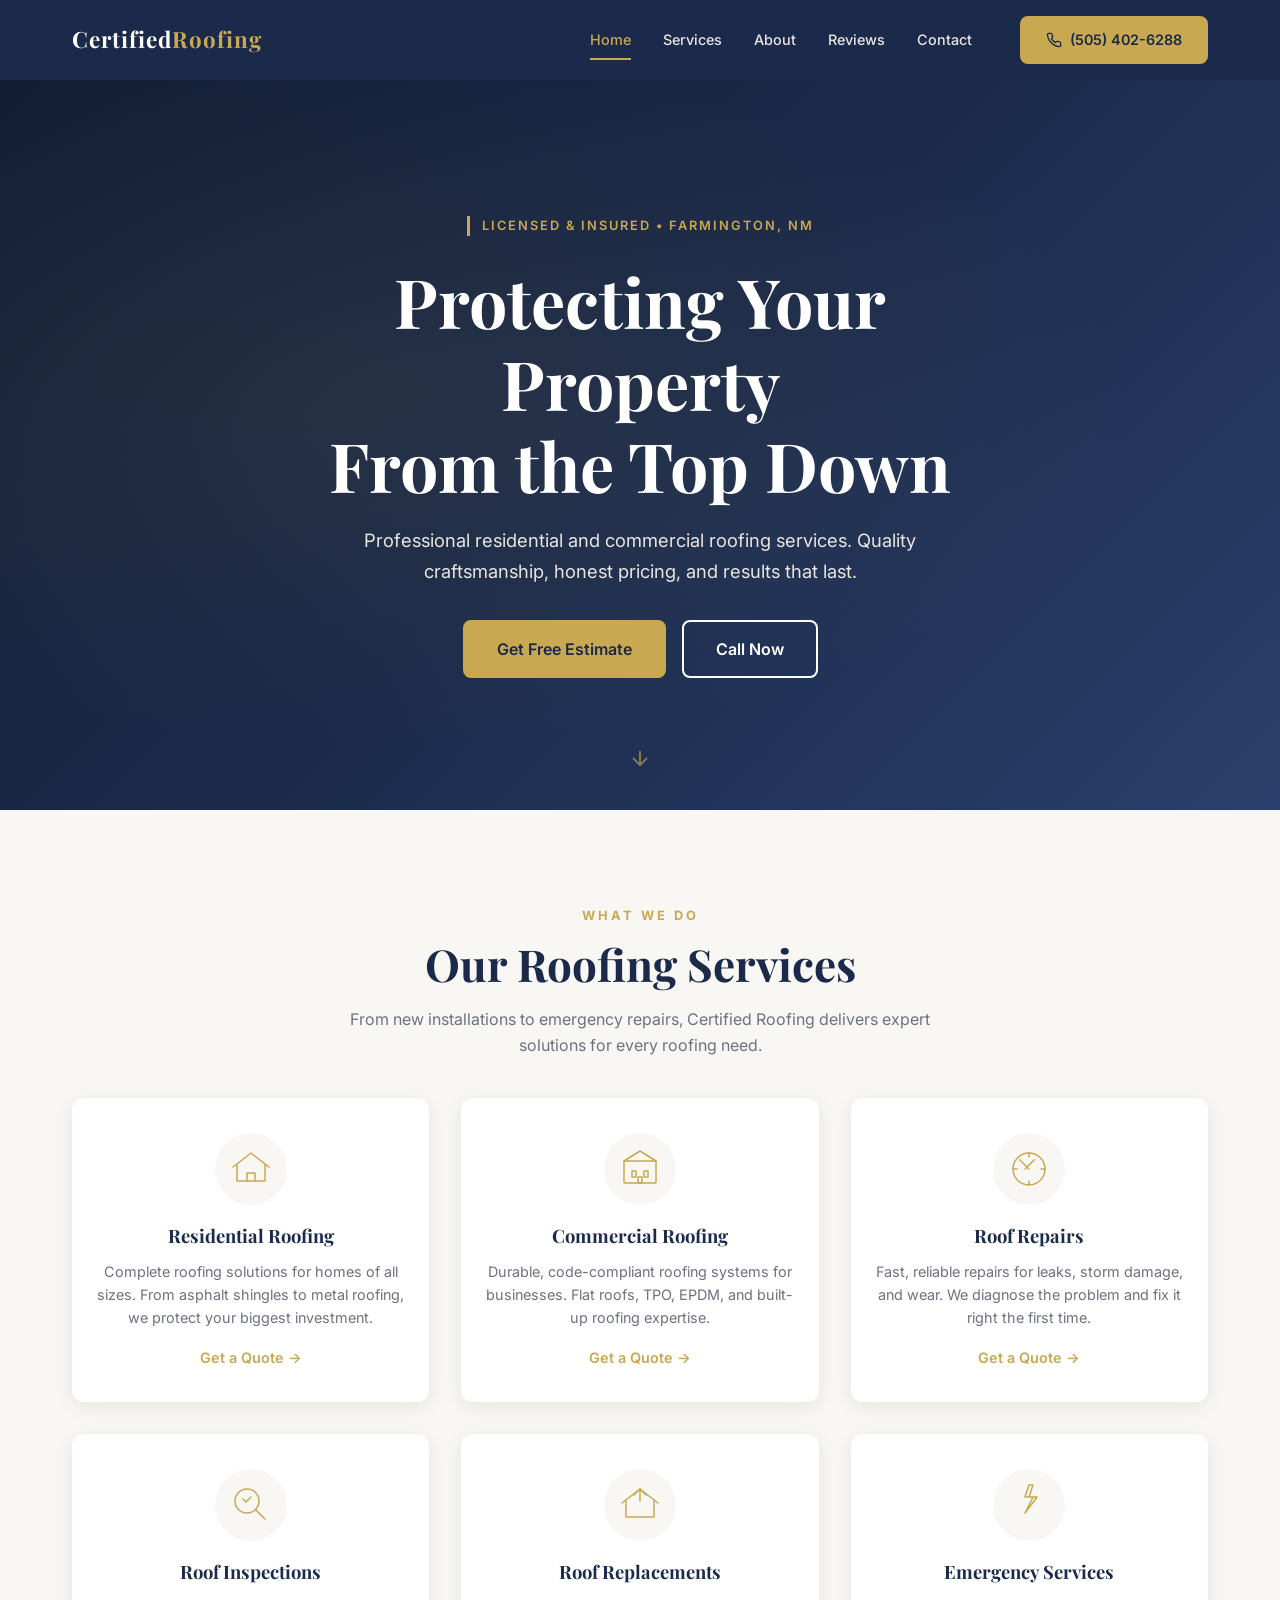
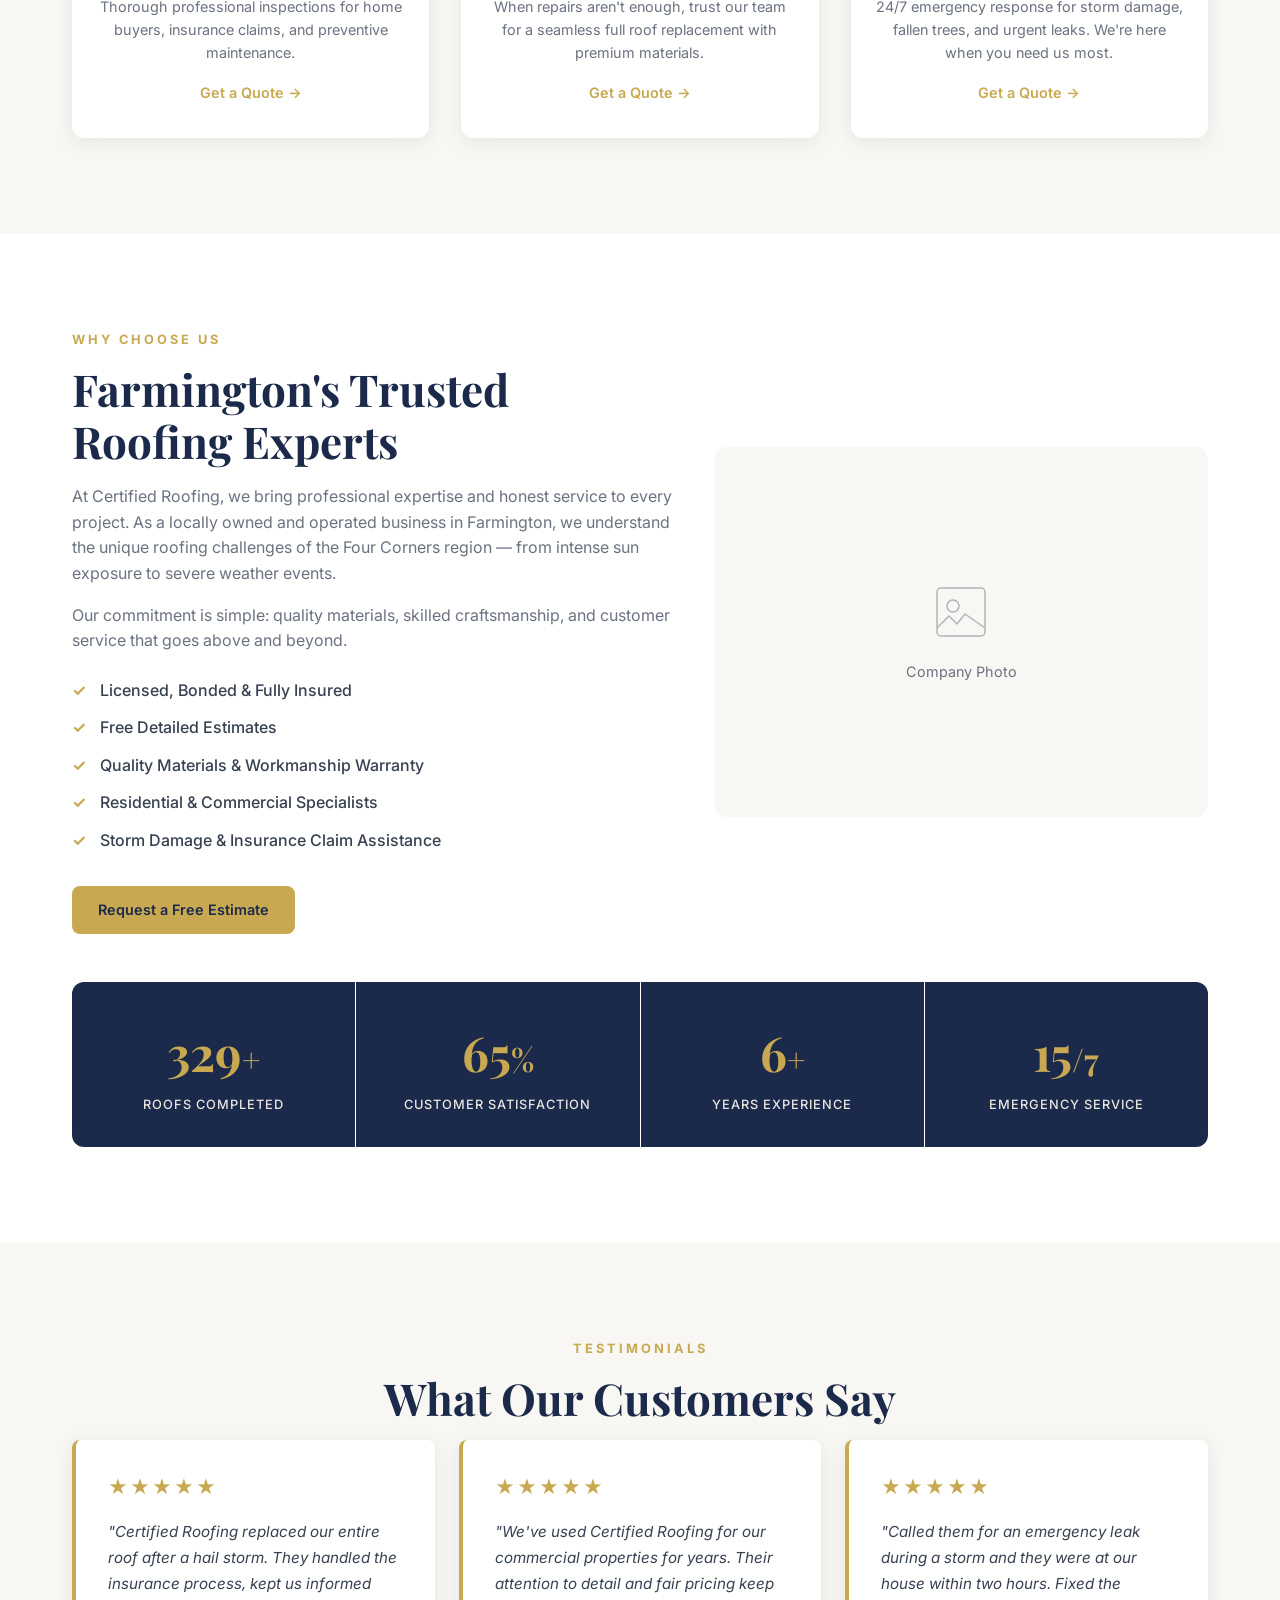
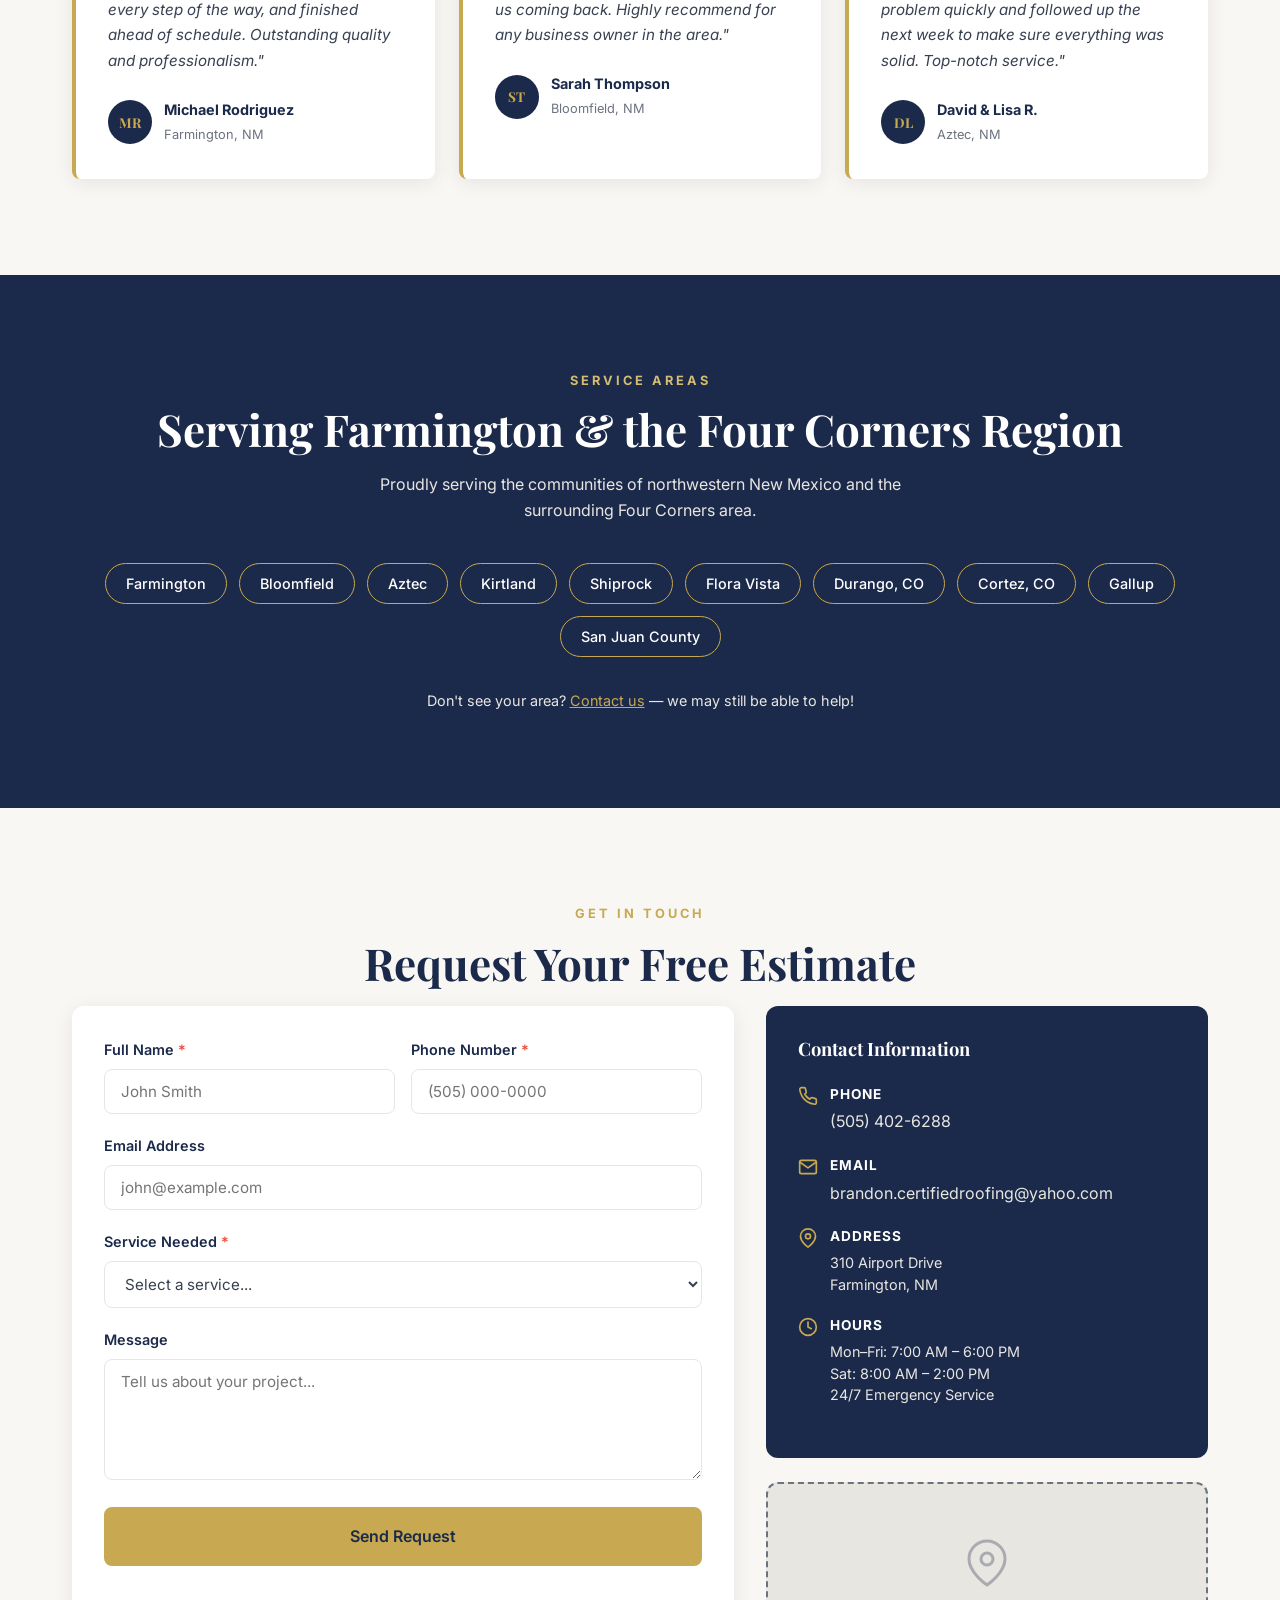
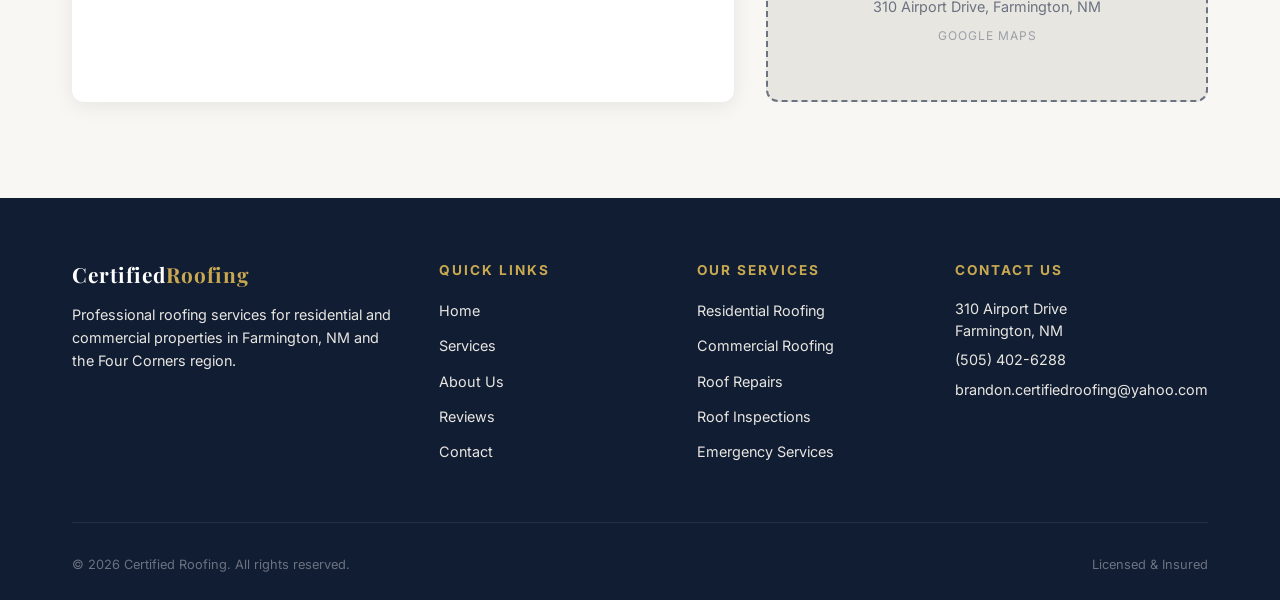
==== index.html @ dee188ce "feat: Create Certified Roofing website for Farmington, NM Single-page responsive website with navy +" ====
<!DOCTYPE html>
<html lang="en">
<head>
  <meta charset="UTF-8">
  <meta name="viewport" content="width=device-width, initial-scale=1.0">
  <title>Certified Roofing | Professional Roofing Services in Farmington, NM</title>
  <meta name="description" content="Certified Roofing provides expert residential and commercial roofing services in Farmington, NM. Free estimates, licensed & insured. Call (505) 402-6288.">
  <meta name="keywords" content="roofing, Farmington NM, roof repair, commercial roofing, residential roofing, roof replacement, roof inspection">
  <meta property="og:title" content="Certified Roofing | Farmington, NM">
  <meta property="og:description" content="Professional residential and commercial roofing services in Farmington, NM. Free estimates available.">
  <meta property="og:type" content="website">
  <link rel="preconnect" href="https://fonts.googleapis.com">
  <link rel="preconnect" href="https://fonts.gstatic.com" crossorigin>
  <link href="https://fonts.googleapis.com/css2?family=Playfair+Display:wght@400;700&family=Inter:wght@400;500;600;700&display=swap" rel="stylesheet">
  <link rel="stylesheet" href="styles.css">
</head>
<body>

  <!-- Navigation -->
  <header class="nav" id="nav">
    <div class="container nav__inner">
      <a class="nav__logo" href="#">Certified<span>Roofing</span></a>
      <button class="nav__hamburger" aria-label="Toggle navigation menu" aria-expanded="false">
        <span></span><span></span><span></span>
      </button>
      <nav class="nav__menu">
        <ul class="nav__list">
          <li><a href="#hero">Home</a></li>
          <li><a href="#services">Services</a></li>
          <li><a href="#about">About</a></li>
          <li><a href="#testimonials">Reviews</a></li>
          <li><a href="#contact">Contact</a></li>
        </ul>
        <a href="tel:5054026288" class="btn btn-primary nav__cta">
          <svg width="16" height="16" viewBox="0 0 24 24" fill="none" stroke="currentColor" stroke-width="2" stroke-linecap="round" stroke-linejoin="round"><path d="M22 16.92v3a2 2 0 0 1-2.18 2 19.79 19.79 0 0 1-8.63-3.07 19.5 19.5 0 0 1-6-6 19.79 19.79 0 0 1-3.07-8.67A2 2 0 0 1 4.11 2h3a2 2 0 0 1 2 1.72c.127.96.361 1.903.7 2.81a2 2 0 0 1-.45 2.11L8.09 9.91a16 16 0 0 0 6 6l1.27-1.27a2 2 0 0 1 2.11-.45c.907.339 1.85.573 2.81.7A2 2 0 0 1 22 16.92z"/></svg>
          (505) 402-6288
        </a>
      </nav>
    </div>
  </header>

  <main>
    <!-- Hero -->
    <section class="hero" id="hero">
      <div class="hero__overlay"></div>
      <div class="container hero__content">
        <span class="hero__badge">Licensed & Insured &bull; Farmington, NM</span>
        <h1>Protecting Your Property<br>From the Top Down</h1>
        <p>Professional residential and commercial roofing services. Quality craftsmanship, honest pricing, and results that last.</p>
        <div class="hero__actions">
          <a href="#contact" class="btn btn-primary btn-lg">Get Free Estimate</a>
          <a href="tel:5054026288" class="btn btn-outline btn-lg">Call Now</a>
        </div>
      </div>
      <div class="hero__scroll">
        <svg width="24" height="24" viewBox="0 0 24 24" fill="none" stroke="currentColor" stroke-width="2"><path d="M12 5v14M19 12l-7 7-7-7"/></svg>
      </div>
    </section>

    <!-- Services -->
    <section class="services section" id="services">
      <div class="container">
        <span class="section-subtitle">What We Do</span>
        <h2 class="section-title">Our Roofing Services</h2>
        <p class="section-description">From new installations to emergency repairs, Certified Roofing delivers expert solutions for every roofing need.</p>
        <div class="services__grid">
          <div class="service-card" data-animate>
            <div class="service-card__icon">
              <svg width="48" height="48" viewBox="0 0 48 48" fill="none" stroke="currentColor" stroke-width="1.5" stroke-linecap="round" stroke-linejoin="round"><path d="M6 22L24 8l18 14"/><path d="M10 20v16h28V20"/><path d="M20 36V28h8v8"/></svg>
            </div>
            <h3>Residential Roofing</h3>
            <p>Complete roofing solutions for homes of all sizes. From asphalt shingles to metal roofing, we protect your biggest investment.</p>
            <a href="#contact" class="service-card__link">Get a Quote &rarr;</a>
          </div>
          <div class="service-card" data-animate>
            <div class="service-card__icon">
              <svg width="48" height="48" viewBox="0 0 48 48" fill="none" stroke="currentColor" stroke-width="1.5" stroke-linecap="round" stroke-linejoin="round"><rect x="8" y="16" width="32" height="22" rx="1"/><path d="M8 16L24 6l16 10"/><path d="M16 26h4v6h-4zM28 26h4v6h-4z"/><path d="M22 32h4v6h-4z"/></svg>
            </div>
            <h3>Commercial Roofing</h3>
            <p>Durable, code-compliant roofing systems for businesses. Flat roofs, TPO, EPDM, and built-up roofing expertise.</p>
            <a href="#contact" class="service-card__link">Get a Quote &rarr;</a>
          </div>
          <div class="service-card" data-animate>
            <div class="service-card__icon">
              <svg width="48" height="48" viewBox="0 0 48 48" fill="none" stroke="currentColor" stroke-width="1.5" stroke-linecap="round" stroke-linejoin="round"><path d="M14.7 14.7L24 24M29.3 14.7L20 24"/><circle cx="24" cy="24" r="16"/><path d="M24 8v4M24 36v4M8 24h4M36 24h4"/></svg>
            </div>
            <h3>Roof Repairs</h3>
            <p>Fast, reliable repairs for leaks, storm damage, and wear. We diagnose the problem and fix it right the first time.</p>
            <a href="#contact" class="service-card__link">Get a Quote &rarr;</a>
          </div>
          <div class="service-card" data-animate>
            <div class="service-card__icon">
              <svg width="48" height="48" viewBox="0 0 48 48" fill="none" stroke="currentColor" stroke-width="1.5" stroke-linecap="round" stroke-linejoin="round"><circle cx="20" cy="20" r="12"/><path d="M28.5 28.5L38 38"/><path d="M16 18l3 3 5-5"/></svg>
            </div>
            <h3>Roof Inspections</h3>
            <p>Thorough professional inspections for home buyers, insurance claims, and preventive maintenance.</p>
            <a href="#contact" class="service-card__link">Get a Quote &rarr;</a>
          </div>
          <div class="service-card" data-animate>
            <div class="service-card__icon">
              <svg width="48" height="48" viewBox="0 0 48 48" fill="none" stroke="currentColor" stroke-width="1.5" stroke-linecap="round" stroke-linejoin="round"><path d="M6 22L24 8l18 14"/><path d="M10 20v16h28V20"/><path d="M30 14l-6-6-6 6"/><path d="M24 8v12"/></svg>
            </div>
            <h3>Roof Replacements</h3>
            <p>When repairs aren't enough, trust our team for a seamless full roof replacement with premium materials.</p>
            <a href="#contact" class="service-card__link">Get a Quote &rarr;</a>
          </div>
          <div class="service-card" data-animate>
            <div class="service-card__icon">
              <svg width="48" height="48" viewBox="0 0 48 48" fill="none" stroke="currentColor" stroke-width="1.5" stroke-linecap="round" stroke-linejoin="round"><path d="M24 4L20 16h8L20 32l12-16h-8l4-12z"/></svg>
            </div>
            <h3>Emergency Services</h3>
            <p>24/7 emergency response for storm damage, fallen trees, and urgent leaks. We're here when you need us most.</p>
            <a href="#contact" class="service-card__link">Get a Quote &rarr;</a>
          </div>
        </div>
      </div>
    </section>

    <!-- About / Why Choose Us -->
    <section class="about section" id="about">
      <div class="container">
        <div class="about__content">
          <div class="about__text" data-animate>
            <span class="section-subtitle">Why Choose Us</span>
            <h2 class="section-title">Farmington's Trusted Roofing Experts</h2>
            <p>At Certified Roofing, we bring professional expertise and honest service to every project. As a locally owned and operated business in Farmington, we understand the unique roofing challenges of the Four Corners region — from intense sun exposure to severe weather events.</p>
            <p>Our commitment is simple: quality materials, skilled craftsmanship, and customer service that goes above and beyond.</p>
            <ul class="about__values">
              <li>Licensed, Bonded & Fully Insured</li>
              <li>Free Detailed Estimates</li>
              <li>Quality Materials & Workmanship Warranty</li>
              <li>Residential & Commercial Specialists</li>
              <li>Storm Damage & Insurance Claim Assistance</li>
            </ul>
            <a href="#contact" class="btn btn-primary">Request a Free Estimate</a>
          </div>
          <div class="about__image" data-animate>
            <div class="about__image-placeholder">
              <!-- Replace with a company/team photo -->
              <svg width="64" height="64" viewBox="0 0 64 64" fill="none" stroke="currentColor" stroke-width="1.5" opacity="0.5"><rect x="8" y="8" width="48" height="48" rx="4"/><circle cx="24" cy="26" r="6"/><path d="M8 48l12-12 8 8 8-10 20 14"/></svg>
              <p>Company Photo</p>
            </div>
          </div>
        </div>
        <div class="about__stats">
          <div class="stat" data-animate>
            <span class="stat__number" data-target="500">0</span><span class="stat__suffix">+</span>
            <span class="stat__label">Roofs Completed</span>
          </div>
          <div class="stat" data-animate>
            <span class="stat__number" data-target="100">0</span><span class="stat__suffix">%</span>
            <span class="stat__label">Customer Satisfaction</span>
          </div>
          <div class="stat" data-animate>
            <span class="stat__number" data-target="10">0</span><span class="stat__suffix">+</span>
            <span class="stat__label">Years Experience</span>
          </div>
          <div class="stat" data-animate>
            <span class="stat__number" data-target="24">0</span><span class="stat__suffix">/7</span>
            <span class="stat__label">Emergency Service</span>
          </div>
        </div>
      </div>
    </section>

    <!-- Testimonials -->
    <section class="testimonials section" id="testimonials">
      <div class="container">
        <span class="section-subtitle">Testimonials</span>
        <h2 class="section-title">What Our Customers Say</h2>
        <div class="testimonials__grid">
          <div class="testimonial-card" data-animate>
            <div class="testimonial-card__stars">&starf;&starf;&starf;&starf;&starf;</div>
            <p class="testimonial-card__text">"Certified Roofing replaced our entire roof after a hail storm. They handled the insurance process, kept us informed every step of the way, and finished ahead of schedule. Outstanding quality and professionalism."</p>
            <div class="testimonial-card__author">
              <div class="testimonial-card__avatar">MR</div>
              <div>
                <strong>Michael Rodriguez</strong>
                <span>Farmington, NM</span>
              </div>
            </div>
          </div>
          <div class="testimonial-card" data-animate>
            <div class="testimonial-card__stars">&starf;&starf;&starf;&starf;&starf;</div>
            <p class="testimonial-card__text">"We've used Certified Roofing for our commercial properties for years. Their attention to detail and fair pricing keep us coming back. Highly recommend for any business owner in the area."</p>
            <div class="testimonial-card__author">
              <div class="testimonial-card__avatar">ST</div>
              <div>
                <strong>Sarah Thompson</strong>
                <span>Bloomfield, NM</span>
              </div>
            </div>
          </div>
          <div class="testimonial-card" data-animate>
            <div class="testimonial-card__stars">&starf;&starf;&starf;&starf;&starf;</div>
            <p class="testimonial-card__text">"Called them for an emergency leak during a storm and they were at our house within two hours. Fixed the problem quickly and followed up the next week to make sure everything was solid. Top-notch service."</p>
            <div class="testimonial-card__author">
              <div class="testimonial-card__avatar">DL</div>
              <div>
                <strong>David & Lisa R.</strong>
                <span>Aztec, NM</span>
              </div>
            </div>
          </div>
        </div>
      </div>
    </section>

    <!-- Service Areas -->
    <section class="areas section" id="areas">
      <div class="container">
        <span class="section-subtitle section-subtitle--light">Service Areas</span>
        <h2 class="section-title section-title--light">Serving Farmington & the Four Corners Region</h2>
        <p class="section-description section-description--light">Proudly serving the communities of northwestern New Mexico and the surrounding Four Corners area.</p>
        <div class="areas__list">
          <span class="area-tag">Farmington</span>
          <span class="area-tag">Bloomfield</span>
          <span class="area-tag">Aztec</span>
          <span class="area-tag">Kirtland</span>
          <span class="area-tag">Shiprock</span>
          <span class="area-tag">Flora Vista</span>
          <span class="area-tag">Durango, CO</span>
          <span class="area-tag">Cortez, CO</span>
          <span class="area-tag">Gallup</span>
          <span class="area-tag">San Juan County</span>
        </div>
        <p class="areas__note">Don't see your area? <a href="#contact">Contact us</a> — we may still be able to help!</p>
      </div>
    </section>

    <!-- Contact -->
    <section class="contact section" id="contact">
      <div class="container">
        <span class="section-subtitle">Get In Touch</span>
        <h2 class="section-title">Request Your Free Estimate</h2>
        <div class="contact__grid">
          <form class="contact__form" id="contact-form" novalidate>
            <div class="form-row">
              <div class="form-group">
                <label for="name">Full Name <span class="required">*</span></label>
                <input type="text" id="name" name="name" required placeholder="John Smith">
              </div>
              <div class="form-group">
                <label for="phone">Phone Number <span class="required">*</span></label>
                <input type="tel" id="phone" name="phone" required placeholder="(505) 000-0000">
              </div>
            </div>
            <div class="form-group">
              <label for="email">Email Address</label>
              <input type="email" id="email" name="email" placeholder="john@example.com">
            </div>
            <div class="form-group">
              <label for="service">Service Needed <span class="required">*</span></label>
              <select id="service" name="service" required>
                <option value="" disabled selected>Select a service...</option>
                <option value="residential">Residential Roofing</option>
                <option value="commercial">Commercial Roofing</option>
                <option value="repair">Roof Repair</option>
                <option value="inspection">Roof Inspection</option>
                <option value="replacement">Roof Replacement</option>
                <option value="emergency">Emergency Service</option>
                <option value="other">Other</option>
              </select>
            </div>
            <div class="form-group">
              <label for="message">Message</label>
              <textarea id="message" name="message" rows="5" placeholder="Tell us about your project..."></textarea>
            </div>
            <button type="submit" class="btn btn-primary btn-lg btn-block">Send Request</button>
          </form>
          <div class="contact__sidebar">
            <div class="contact__info-card">
              <h3>Contact Information</h3>
              <div class="contact__info-item">
                <svg width="20" height="20" viewBox="0 0 24 24" fill="none" stroke="currentColor" stroke-width="2" stroke-linecap="round" stroke-linejoin="round"><path d="M22 16.92v3a2 2 0 0 1-2.18 2 19.79 19.79 0 0 1-8.63-3.07 19.5 19.5 0 0 1-6-6 19.79 19.79 0 0 1-3.07-8.67A2 2 0 0 1 4.11 2h3a2 2 0 0 1 2 1.72c.127.96.361 1.903.7 2.81a2 2 0 0 1-.45 2.11L8.09 9.91a16 16 0 0 0 6 6l1.27-1.27a2 2 0 0 1 2.11-.45c.907.339 1.85.573 2.81.7A2 2 0 0 1 22 16.92z"/></svg>
                <div>
                  <strong>Phone</strong>
                  <a href="tel:5054026288">(505) 402-6288</a>
                </div>
              </div>
              <div class="contact__info-item">
                <svg width="20" height="20" viewBox="0 0 24 24" fill="none" stroke="currentColor" stroke-width="2" stroke-linecap="round" stroke-linejoin="round"><path d="M4 4h16c1.1 0 2 .9 2 2v12c0 1.1-.9 2-2 2H4c-1.1 0-2-.9-2-2V6c0-1.1.9-2 2-2z"/><polyline points="22,6 12,13 2,6"/></svg>
                <div>
                  <strong>Email</strong>
                  <a href="mailto:brandon.certifiedroofing@yahoo.com">brandon.certifiedroofing@yahoo.com</a>
                </div>
              </div>
              <div class="contact__info-item">
                <svg width="20" height="20" viewBox="0 0 24 24" fill="none" stroke="currentColor" stroke-width="2" stroke-linecap="round" stroke-linejoin="round"><path d="M21 10c0 7-9 13-9 13s-9-6-9-13a9 9 0 0 1 18 0z"/><circle cx="12" cy="10" r="3"/></svg>
                <div>
                  <strong>Address</strong>
                  <p>310 Airport Drive<br>Farmington, NM</p>
                </div>
              </div>
              <div class="contact__info-item">
                <svg width="20" height="20" viewBox="0 0 24 24" fill="none" stroke="currentColor" stroke-width="2" stroke-linecap="round" stroke-linejoin="round"><circle cx="12" cy="12" r="10"/><polyline points="12 6 12 12 16 14"/></svg>
                <div>
                  <strong>Hours</strong>
                  <p>Mon–Fri: 7:00 AM – 6:00 PM<br>Sat: 8:00 AM – 2:00 PM<br>24/7 Emergency Service</p>
                </div>
              </div>
            </div>
            <div class="contact__map">
              <!-- Replace this placeholder with an actual Google Maps embed iframe -->
              <div class="contact__map-placeholder">
                <svg width="48" height="48" viewBox="0 0 24 24" fill="none" stroke="currentColor" stroke-width="1.5" opacity="0.5"><path d="M21 10c0 7-9 13-9 13s-9-6-9-13a9 9 0 0 1 18 0z"/><circle cx="12" cy="10" r="3"/></svg>
                <p>310 Airport Drive, Farmington, NM</p>
                <span>Google Maps</span>
              </div>
            </div>
          </div>
        </div>
        <div class="contact__success" id="form-success" hidden>
          <svg width="64" height="64" viewBox="0 0 24 24" fill="none" stroke="var(--gold)" stroke-width="2"><circle cx="12" cy="12" r="10"/><path d="M8 12l3 3 5-5"/></svg>
          <h3>Thank You!</h3>
          <p>We've received your request and will contact you within 24 hours.</p>
        </div>
      </div>
    </section>
  </main>

  <!-- Footer -->
  <footer class="footer">
    <div class="container">
      <div class="footer__grid">
        <div class="footer__brand">
          <h3 class="footer__logo">Certified<span>Roofing</span></h3>
          <p>Professional roofing services for residential and commercial properties in Farmington, NM and the Four Corners region.</p>
        </div>
        <div class="footer__links">
          <h4>Quick Links</h4>
          <ul>
            <li><a href="#hero">Home</a></li>
            <li><a href="#services">Services</a></li>
            <li><a href="#about">About Us</a></li>
            <li><a href="#testimonials">Reviews</a></li>
            <li><a href="#contact">Contact</a></li>
          </ul>
        </div>
        <div class="footer__services">
          <h4>Our Services</h4>
          <ul>
            <li><a href="#services">Residential Roofing</a></li>
            <li><a href="#services">Commercial Roofing</a></li>
            <li><a href="#services">Roof Repairs</a></li>
            <li><a href="#services">Roof Inspections</a></li>
            <li><a href="#services">Emergency Services</a></li>
          </ul>
        </div>
        <div class="footer__contact">
          <h4>Contact Us</h4>
          <p>310 Airport Drive<br>Farmington, NM</p>
          <p><a href="tel:5054026288">(505) 402-6288</a></p>
          <p><a href="mailto:brandon.certifiedroofing@yahoo.com">brandon.certifiedroofing@yahoo.com</a></p>
        </div>
      </div>
      <div class="footer__bottom">
        <p>&copy; 2026 Certified Roofing. All rights reserved.</p>
        <p>Licensed & Insured</p>
      </div>
    </div>
  </footer>

  <!-- Back to top -->
  <button class="back-to-top" id="back-to-top" aria-label="Back to top">
    <svg width="20" height="20" viewBox="0 0 24 24" fill="none" stroke="currentColor" stroke-width="2"><path d="M18 15l-6-6-6 6"/></svg>
  </button>

  <script src="script.js"></script>
</body>
</html>
---- styles.css ----
/* ===== ROOT VARIABLES ===== */
:root {
  --navy: #1B2A4A;
  --navy-dark: #111D33;
  --navy-light: #2A3F6B;
  --gold: #C8A951;
  --gold-light: #D4BC72;
  --gold-dark: #A8893A;
  --white: #FFFFFF;
  --off-white: #F8F7F4;
  --light-gray: #E8E6E1;
  --medium-gray: #6B7280;
  --dark-gray: #374151;
  --font-heading: 'Playfair Display', serif;
  --font-body: 'Inter', sans-serif;
  --max-width: 1200px;
  --nav-height: 70px;
  --radius: 8px;
  --radius-lg: 12px;
  --shadow: 0 4px 20px rgba(0, 0, 0, 0.08);
  --shadow-lg: 0 10px 40px rgba(0, 0, 0, 0.12);
  --transition: 0.3s ease;
}

/* ===== RESET & BASE ===== */
*, *::before, *::after {
  box-sizing: border-box;
  margin: 0;
  padding: 0;
}

html {
  scroll-behavior: smooth;
  scroll-padding-top: var(--nav-height);
}

body {
  font-family: var(--font-body);
  font-size: 16px;
  line-height: 1.6;
  color: var(--dark-gray);
  background: var(--white);
  overflow-x: hidden;
}

body.no-scroll {
  overflow: hidden;
}

img { max-width: 100%; height: auto; }

a {
  color: inherit;
  text-decoration: none;
  transition: color var(--transition);
}

ul { list-style: none; }

/* ===== TYPOGRAPHY ===== */
h1, h2, h3, h4 {
  font-family: var(--font-heading);
  color: var(--navy);
  line-height: 1.2;
}

.section-subtitle {
  display: block;
  font-family: var(--font-body);
  font-size: 0.8rem;
  font-weight: 700;
  text-transform: uppercase;
  letter-spacing: 3px;
  color: var(--gold);
  margin-bottom: 0.75rem;
}

.section-subtitle--light { color: var(--gold-light); }

.section-title {
  font-size: 2rem;
  margin-bottom: 1rem;
}

.section-title--light { color: var(--white); }

.section-description {
  max-width: 600px;
  margin: 0 auto 2.5rem;
  color: var(--medium-gray);
}

.section-description--light { color: var(--light-gray); }

/* ===== LAYOUT ===== */
.container {
  width: 100%;
  max-width: var(--max-width);
  margin: 0 auto;
  padding: 0 1.25rem;
}

.section {
  padding: 4rem 0;
}

/* ===== BUTTONS ===== */
.btn {
  display: inline-flex;
  align-items: center;
  gap: 0.5rem;
  padding: 0.75rem 1.5rem;
  border: 2px solid transparent;
  border-radius: var(--radius);
  font-family: var(--font-body);
  font-size: 0.9rem;
  font-weight: 600;
  cursor: pointer;
  transition: all var(--transition);
  text-decoration: none;
  line-height: 1.4;
}

.btn-primary {
  background: var(--gold);
  color: var(--navy);
  border-color: var(--gold);
}

.btn-primary:hover {
  background: var(--gold-dark);
  border-color: var(--gold-dark);
}

.btn-outline {
  background: transparent;
  color: var(--white);
  border-color: var(--white);
}

.btn-outline:hover {
  background: var(--white);
  color: var(--navy);
}

.btn-lg {
  padding: 1rem 2rem;
  font-size: 1rem;
}

.btn-block { width: 100%; justify-content: center; }

.required { color: #e74c3c; }

/* ===== NAVIGATION ===== */
.nav {
  position: fixed;
  top: 0;
  left: 0;
  width: 100%;
  z-index: 1000;
  background: var(--navy);
  transition: all var(--transition);
  height: var(--nav-height);
}

.nav--scrolled {
  box-shadow: 0 2px 20px rgba(0, 0, 0, 0.3);
}

.nav__inner {
  display: flex;
  align-items: center;
  justify-content: space-between;
  height: var(--nav-height);
}

.nav__logo {
  font-family: var(--font-heading);
  font-size: 1.4rem;
  font-weight: 700;
  color: var(--white);
  letter-spacing: 1px;
  text-decoration: none;
}

.nav__logo span {
  color: var(--gold);
}

.nav__hamburger {
  display: flex;
  flex-direction: column;
  justify-content: center;
  gap: 5px;
  width: 32px;
  height: 32px;
  background: none;
  border: none;
  cursor: pointer;
  padding: 0;
  z-index: 1001;
}

.nav__hamburger span {
  display: block;
  width: 24px;
  height: 2px;
  background: var(--white);
  transition: all var(--transition);
  transform-origin: center;
}

.nav__hamburger.is-active span:nth-child(1) {
  transform: translateY(7px) rotate(45deg);
}

.nav__hamburger.is-active span:nth-child(2) {
  opacity: 0;
}

.nav__hamburger.is-active span:nth-child(3) {
  transform: translateY(-7px) rotate(-45deg);
}

.nav__menu {
  position: fixed;
  top: var(--nav-height);
  right: 0;
  width: 280px;
  height: calc(100vh - var(--nav-height));
  background: var(--navy-dark);
  padding: 2rem;
  transform: translateX(100%);
  transition: transform var(--transition);
  overflow-y: auto;
}

.nav__menu.is-open {
  transform: translateX(0);
}

.nav__list {
  margin-bottom: 2rem;
}

.nav__list li {
  margin-bottom: 0.5rem;
}

.nav__list a {
  display: block;
  padding: 0.75rem 0;
  color: var(--light-gray);
  font-weight: 500;
  font-size: 1rem;
  border-bottom: 1px solid rgba(255, 255, 255, 0.08);
  transition: color var(--transition);
}

.nav__list a:hover,
.nav__list a.active {
  color: var(--gold);
}

.nav__cta {
  width: 100%;
  justify-content: center;
}

/* ===== HERO ===== */
.hero {
  position: relative;
  min-height: 100vh;
  display: flex;
  align-items: center;
  justify-content: center;
  text-align: center;
  padding: calc(var(--nav-height) + 2rem) 1.25rem 2rem;
  background: var(--navy);
  /* Replace this gradient with a real image:
     background: linear-gradient(rgba(27,42,74,0.85), rgba(17,29,51,0.9)), url('images/hero.jpg') center/cover no-repeat; */
  background: linear-gradient(135deg, var(--navy-dark) 0%, var(--navy) 50%, var(--navy-light) 100%);
  overflow: hidden;
}

.hero__overlay {
  position: absolute;
  inset: 0;
  background: radial-gradient(ellipse at 30% 50%, rgba(200, 169, 81, 0.08) 0%, transparent 60%);
}

.hero__content {
  position: relative;
  z-index: 1;
  max-width: 700px;
}

.hero__badge {
  display: inline-block;
  font-size: 0.8rem;
  font-weight: 600;
  text-transform: uppercase;
  letter-spacing: 2px;
  color: var(--gold);
  border-left: 3px solid var(--gold);
  padding-left: 0.75rem;
  margin-bottom: 1.5rem;
}

.hero h1 {
  font-size: 2.5rem;
  color: var(--white);
  margin-bottom: 1.25rem;
}

.hero p {
  font-size: 1.1rem;
  color: var(--light-gray);
  margin-bottom: 2rem;
  line-height: 1.7;
}

.hero__actions {
  display: flex;
  flex-direction: column;
  gap: 1rem;
  align-items: center;
}

.hero__scroll {
  position: absolute;
  bottom: 2rem;
  left: 50%;
  transform: translateX(-50%);
  color: var(--gold);
  opacity: 0.6;
  animation: bounce 2s infinite;
}

@keyframes bounce {
  0%, 100% { transform: translateX(-50%) translateY(0); }
  50% { transform: translateX(-50%) translateY(10px); }
}

/* ===== SERVICES ===== */
.services {
  background: var(--off-white);
  text-align: center;
}

.services__grid {
  display: grid;
  grid-template-columns: 1fr;
  gap: 1.5rem;
}

.service-card {
  background: var(--white);
  border-radius: var(--radius-lg);
  padding: 2rem 1.5rem;
  box-shadow: var(--shadow);
  border-top: 3px solid transparent;
  transition: all var(--transition);
  text-align: center;
}

.service-card:hover {
  transform: translateY(-4px);
  box-shadow: var(--shadow-lg);
  border-top-color: var(--gold);
}

.service-card__icon {
  width: 72px;
  height: 72px;
  display: flex;
  align-items: center;
  justify-content: center;
  margin: 0 auto 1.25rem;
  background: var(--off-white);
  border-radius: 50%;
  color: var(--gold);
}

.service-card h3 {
  font-size: 1.15rem;
  margin-bottom: 0.75rem;
}

.service-card p {
  font-size: 0.9rem;
  color: var(--medium-gray);
  margin-bottom: 1rem;
  line-height: 1.6;
}

.service-card__link {
  font-size: 0.9rem;
  font-weight: 600;
  color: var(--gold);
  transition: color var(--transition);
}

.service-card__link:hover {
  color: var(--gold-dark);
}

/* ===== ABOUT ===== */
.about {
  background: var(--white);
}

.about__content {
  display: flex;
  flex-direction: column;
  gap: 2.5rem;
  margin-bottom: 3rem;
}

.about__text p {
  margin-bottom: 1rem;
  color: var(--medium-gray);
}

.about__values {
  margin: 1.5rem 0 2rem;
}

.about__values li {
  position: relative;
  padding-left: 1.75rem;
  margin-bottom: 0.75rem;
  font-weight: 500;
  color: var(--dark-gray);
}

.about__values li::before {
  content: "\2713";
  position: absolute;
  left: 0;
  color: var(--gold);
  font-weight: 700;
}

.about__image-placeholder {
  display: flex;
  flex-direction: column;
  align-items: center;
  justify-content: center;
  gap: 1rem;
  aspect-ratio: 4 / 3;
  background: var(--off-white);
  border-radius: var(--radius-lg);
  color: var(--medium-gray);
  font-size: 0.9rem;
}

.about__stats {
  display: grid;
  grid-template-columns: repeat(2, 1fr);
  gap: 1px;
  background: rgba(255, 255, 255, 0.1);
  border-radius: var(--radius-lg);
  overflow: hidden;
}

.stat {
  background: var(--navy);
  padding: 2rem 1rem;
  text-align: center;
}

.stat__number {
  font-family: var(--font-heading);
  font-size: 2.5rem;
  font-weight: 700;
  color: var(--gold);
}

.stat__suffix {
  font-family: var(--font-heading);
  font-size: 2rem;
  font-weight: 700;
  color: var(--gold);
}

.stat__label {
  display: block;
  font-size: 0.8rem;
  font-weight: 500;
  color: var(--light-gray);
  margin-top: 0.25rem;
  text-transform: uppercase;
  letter-spacing: 1px;
}

/* ===== TESTIMONIALS ===== */
.testimonials {
  background: var(--off-white);
  text-align: center;
}

.testimonials__grid {
  display: grid;
  grid-template-columns: 1fr;
  gap: 1.5rem;
  text-align: left;
}

.testimonial-card {
  background: var(--white);
  border-left: 4px solid var(--gold);
  border-radius: var(--radius);
  padding: 2rem;
  box-shadow: var(--shadow);
}

.testimonial-card__stars {
  color: var(--gold);
  font-size: 1.2rem;
  letter-spacing: 2px;
  margin-bottom: 1rem;
}

.testimonial-card__text {
  font-size: 0.95rem;
  font-style: italic;
  color: var(--dark-gray);
  margin-bottom: 1.5rem;
  line-height: 1.7;
}

.testimonial-card__author {
  display: flex;
  align-items: center;
  gap: 0.75rem;
}

.testimonial-card__avatar {
  width: 44px;
  height: 44px;
  border-radius: 50%;
  background: var(--navy);
  color: var(--gold);
  font-family: var(--font-heading);
  font-size: 0.85rem;
  font-weight: 700;
  display: flex;
  align-items: center;
  justify-content: center;
  flex-shrink: 0;
}

.testimonial-card__author strong {
  display: block;
  font-size: 0.9rem;
  color: var(--navy);
}

.testimonial-card__author span {
  font-size: 0.8rem;
  color: var(--medium-gray);
}

/* ===== SERVICE AREAS ===== */
.areas {
  background: var(--navy);
  text-align: center;
}

.areas__list {
  display: flex;
  flex-wrap: wrap;
  justify-content: center;
  gap: 0.75rem;
  margin-bottom: 2rem;
}

.area-tag {
  display: inline-block;
  padding: 0.5rem 1.25rem;
  border: 1px solid var(--gold);
  border-radius: 50px;
  color: var(--white);
  font-size: 0.9rem;
  font-weight: 500;
  transition: all var(--transition);
}

.area-tag:hover {
  background: var(--gold);
  color: var(--navy);
}

.areas__note {
  color: var(--light-gray);
  font-size: 0.9rem;
}

.areas__note a {
  color: var(--gold);
  text-decoration: underline;
}

.areas__note a:hover {
  color: var(--gold-light);
}

/* ===== CONTACT ===== */
.contact {
  background: var(--off-white);
  text-align: center;
}

.contact__grid {
  display: grid;
  grid-template-columns: 1fr;
  gap: 2rem;
  text-align: left;
}

.contact__form {
  background: var(--white);
  border-radius: var(--radius-lg);
  padding: 2rem;
  box-shadow: var(--shadow);
}

.form-row {
  display: grid;
  grid-template-columns: 1fr;
  gap: 1rem;
}

.form-group {
  margin-bottom: 1.25rem;
}

.form-group label {
  display: block;
  font-size: 0.9rem;
  font-weight: 600;
  color: var(--navy);
  margin-bottom: 0.5rem;
}

.form-group input,
.form-group select,
.form-group textarea {
  width: 100%;
  padding: 0.75rem 1rem;
  border: 1px solid var(--light-gray);
  border-radius: var(--radius);
  font-family: var(--font-body);
  font-size: 0.95rem;
  color: var(--dark-gray);
  background: var(--white);
  transition: all var(--transition);
}

.form-group input:focus,
.form-group select:focus,
.form-group textarea:focus {
  outline: none;
  border-color: var(--gold);
  box-shadow: 0 0 0 3px rgba(200, 169, 81, 0.15);
}

.form-group textarea { resize: vertical; }

.form-group.error input,
.form-group.error select,
.form-group.error textarea {
  border-color: #e74c3c;
}

.form-group .error-message {
  display: block;
  font-size: 0.8rem;
  color: #e74c3c;
  margin-top: 0.35rem;
}

.contact__sidebar {
  display: flex;
  flex-direction: column;
  gap: 1.5rem;
}

.contact__info-card {
  background: var(--navy);
  border-radius: var(--radius-lg);
  padding: 2rem;
  color: var(--white);
}

.contact__info-card h3 {
  color: var(--white);
  font-size: 1.15rem;
  margin-bottom: 1.5rem;
}

.contact__info-item {
  display: flex;
  align-items: flex-start;
  gap: 0.75rem;
  margin-bottom: 1.25rem;
  color: var(--light-gray);
}

.contact__info-item svg {
  color: var(--gold);
  flex-shrink: 0;
  margin-top: 2px;
}

.contact__info-item strong {
  display: block;
  color: var(--white);
  font-size: 0.85rem;
  text-transform: uppercase;
  letter-spacing: 1px;
  margin-bottom: 0.25rem;
}

.contact__info-item a {
  color: var(--light-gray);
}

.contact__info-item a:hover {
  color: var(--gold);
}

.contact__info-item p {
  font-size: 0.9rem;
  line-height: 1.5;
}

.contact__map-placeholder {
  display: flex;
  flex-direction: column;
  align-items: center;
  justify-content: center;
  gap: 0.5rem;
  height: 220px;
  background: var(--light-gray);
  border-radius: var(--radius-lg);
  border: 2px dashed var(--medium-gray);
  color: var(--medium-gray);
  font-size: 0.9rem;
}

.contact__map-placeholder span {
  font-size: 0.75rem;
  text-transform: uppercase;
  letter-spacing: 1px;
  opacity: 0.6;
}

.contact__success {
  text-align: center;
  padding: 3rem 1rem;
}

.contact__success h3 {
  font-size: 1.5rem;
  margin: 1rem 0 0.5rem;
}

.contact__success p {
  color: var(--medium-gray);
}

/* ===== FOOTER ===== */
.footer {
  background: var(--navy-dark);
  padding: 4rem 0 1.5rem;
  color: var(--light-gray);
}

.footer__grid {
  display: grid;
  grid-template-columns: 1fr;
  gap: 2.5rem;
  margin-bottom: 3rem;
}

.footer__logo {
  font-family: var(--font-heading);
  font-size: 1.3rem;
  color: var(--white);
  letter-spacing: 1px;
  margin-bottom: 1rem;
}

.footer__logo span {
  color: var(--gold);
}

.footer__brand p {
  font-size: 0.9rem;
  line-height: 1.6;
}

.footer h4 {
  font-family: var(--font-body);
  font-size: 0.85rem;
  font-weight: 700;
  text-transform: uppercase;
  letter-spacing: 2px;
  color: var(--gold);
  margin-bottom: 1.25rem;
}

.footer ul li {
  margin-bottom: 0.6rem;
}

.footer ul a {
  font-size: 0.9rem;
  color: var(--light-gray);
  transition: color var(--transition);
}

.footer ul a:hover {
  color: var(--gold);
}

.footer__contact p {
  font-size: 0.9rem;
  margin-bottom: 0.5rem;
  line-height: 1.5;
}

.footer__contact a {
  color: var(--light-gray);
  transition: color var(--transition);
}

.footer__contact a:hover {
  color: var(--gold);
}

.footer__bottom {
  display: flex;
  flex-direction: column;
  align-items: center;
  gap: 0.5rem;
  padding-top: 2rem;
  border-top: 1px solid rgba(255, 255, 255, 0.08);
  font-size: 0.8rem;
  color: var(--medium-gray);
  text-align: center;
}

/* ===== BACK TO TOP ===== */
.back-to-top {
  position: fixed;
  bottom: 2rem;
  right: 2rem;
  width: 44px;
  height: 44px;
  background: var(--gold);
  color: var(--navy);
  border: none;
  border-radius: 50%;
  display: flex;
  align-items: center;
  justify-content: center;
  cursor: pointer;
  box-shadow: var(--shadow);
  opacity: 0;
  visibility: hidden;
  transform: translateY(10px);
  transition: all var(--transition);
  z-index: 100;
}

.back-to-top.is-visible {
  opacity: 1;
  visibility: visible;
  transform: translateY(0);
}

.back-to-top:hover {
  background: var(--gold-dark);
}

/* ===== ANIMATIONS ===== */
[data-animate] {
  opacity: 0;
  transform: translateY(30px);
  transition: opacity 0.6s ease, transform 0.6s ease;
}

[data-animate].is-visible {
  opacity: 1;
  transform: translateY(0);
}

.service-card:nth-child(2) { transition-delay: 0.1s; }
.service-card:nth-child(3) { transition-delay: 0.2s; }
.service-card:nth-child(4) { transition-delay: 0.3s; }
.service-card:nth-child(5) { transition-delay: 0.4s; }
.service-card:nth-child(6) { transition-delay: 0.5s; }

.testimonial-card:nth-child(2) { transition-delay: 0.1s; }
.testimonial-card:nth-child(3) { transition-delay: 0.2s; }

.stat:nth-child(2) { transition-delay: 0.1s; }
.stat:nth-child(3) { transition-delay: 0.2s; }
.stat:nth-child(4) { transition-delay: 0.3s; }

/* ===== MEDIA QUERIES ===== */

/* Tablet */
@media (min-width: 768px) {
  .section { padding: 5rem 0; }

  .section-title { font-size: 2.5rem; }

  .hero h1 { font-size: 3.2rem; }

  .hero__actions {
    flex-direction: row;
    justify-content: center;
  }

  .form-row {
    grid-template-columns: 1fr 1fr;
  }

  .services__grid {
    grid-template-columns: repeat(2, 1fr);
  }

  .testimonials__grid {
    grid-template-columns: repeat(2, 1fr);
  }

  .testimonials__grid .testimonial-card:last-child {
    grid-column: 1 / -1;
    max-width: 600px;
    margin: 0 auto;
  }

  .footer__grid {
    grid-template-columns: repeat(2, 1fr);
  }

  .footer__bottom {
    flex-direction: row;
    justify-content: space-between;
  }
}

/* Desktop */
@media (min-width: 1024px) {
  :root {
    --nav-height: 80px;
  }

  .container { padding: 0 2rem; }

  .section { padding: 6rem 0; }

  .section-title { font-size: 2.75rem; }

  /* Nav becomes horizontal */
  .nav__hamburger { display: none; }

  .nav__menu {
    position: static;
    width: auto;
    height: auto;
    background: none;
    padding: 0;
    transform: none;
    display: flex;
    align-items: center;
    gap: 2rem;
    overflow: visible;
  }

  .nav__list {
    display: flex;
    gap: 0;
    margin-bottom: 0;
  }

  .nav__list li { margin-bottom: 0; }

  .nav__list a {
    padding: 0.5rem 1rem;
    border-bottom: none;
    font-size: 0.9rem;
    position: relative;
  }

  .nav__list a::after {
    content: '';
    position: absolute;
    bottom: 0;
    left: 1rem;
    right: 1rem;
    height: 2px;
    background: var(--gold);
    transform: scaleX(0);
    transition: transform var(--transition);
  }

  .nav__list a:hover::after,
  .nav__list a.active::after {
    transform: scaleX(1);
  }

  .nav__cta { width: auto; }

  /* Hero */
  .hero { min-height: 90vh; }
  .hero h1 { font-size: 3.75rem; }
  .hero p { font-size: 1.15rem; }

  /* Services */
  .services__grid {
    grid-template-columns: repeat(3, 1fr);
    gap: 2rem;
  }

  /* About */
  .about__content {
    flex-direction: row;
    align-items: center;
  }

  .about__text { flex: 1.1; }
  .about__image { flex: 0.9; }

  .about__stats {
    grid-template-columns: repeat(4, 1fr);
  }

  .stat__number { font-size: 3rem; }

  /* Testimonials */
  .testimonials__grid {
    grid-template-columns: repeat(3, 1fr);
  }

  .testimonials__grid .testimonial-card:last-child {
    grid-column: auto;
    max-width: none;
  }

  /* Contact */
  .contact__grid {
    grid-template-columns: 1.5fr 1fr;
  }

  /* Footer */
  .footer__grid {
    grid-template-columns: 1.5fr 1fr 1fr 1fr;
  }
}

/* Large desktop */
@media (min-width: 1280px) {
  .hero h1 { font-size: 4.25rem; }
}
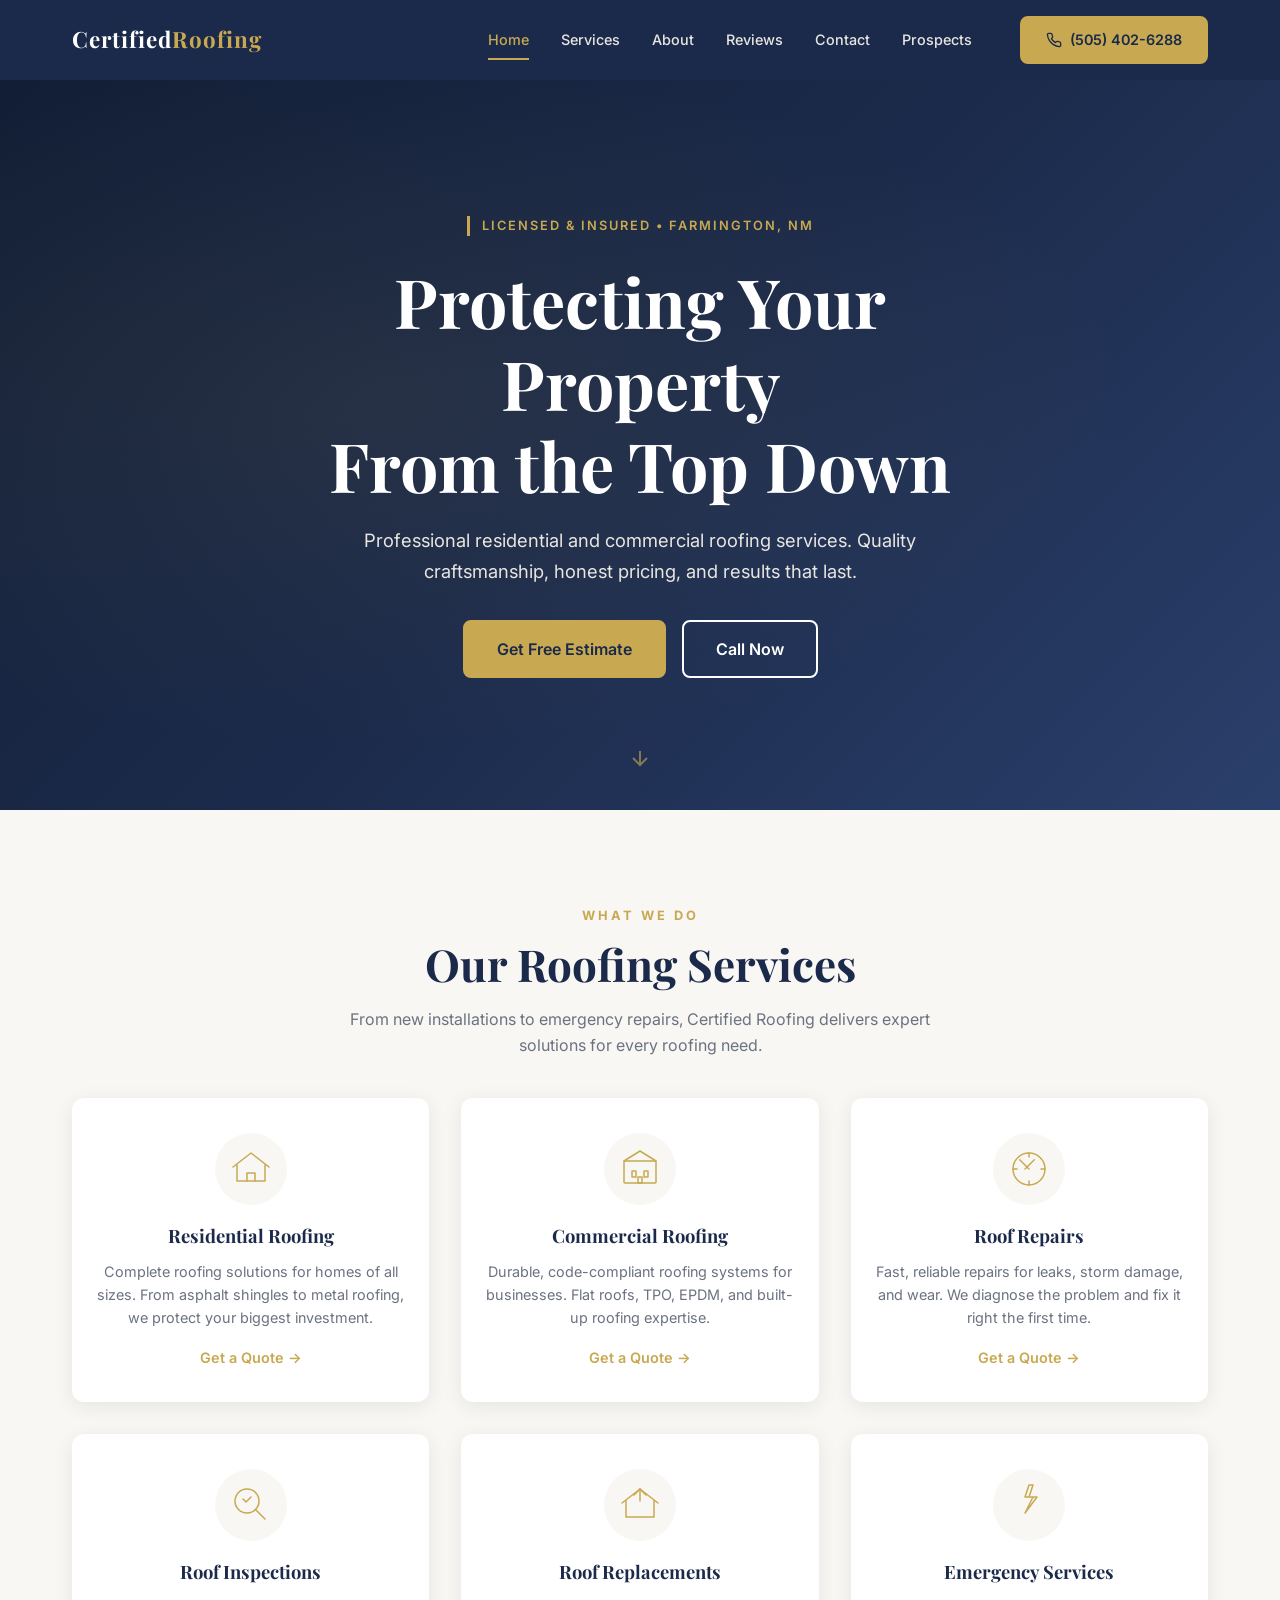
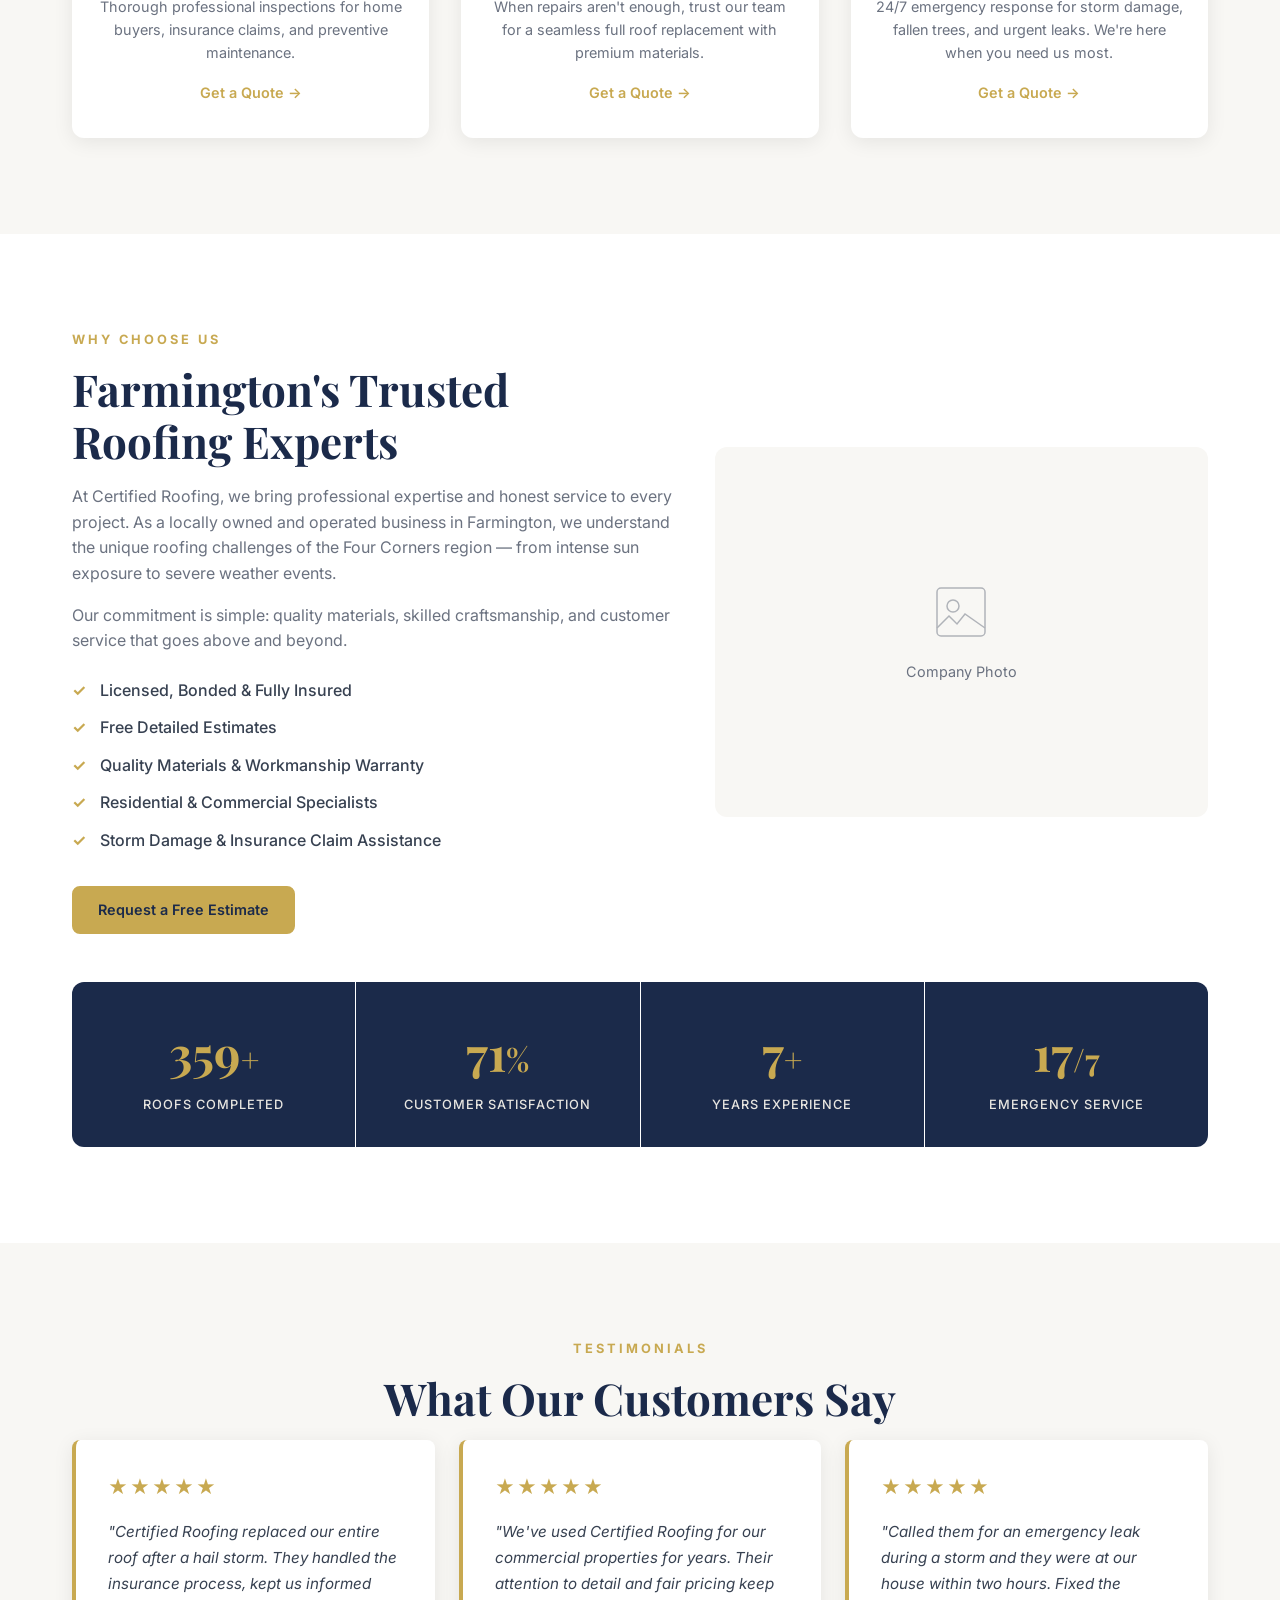
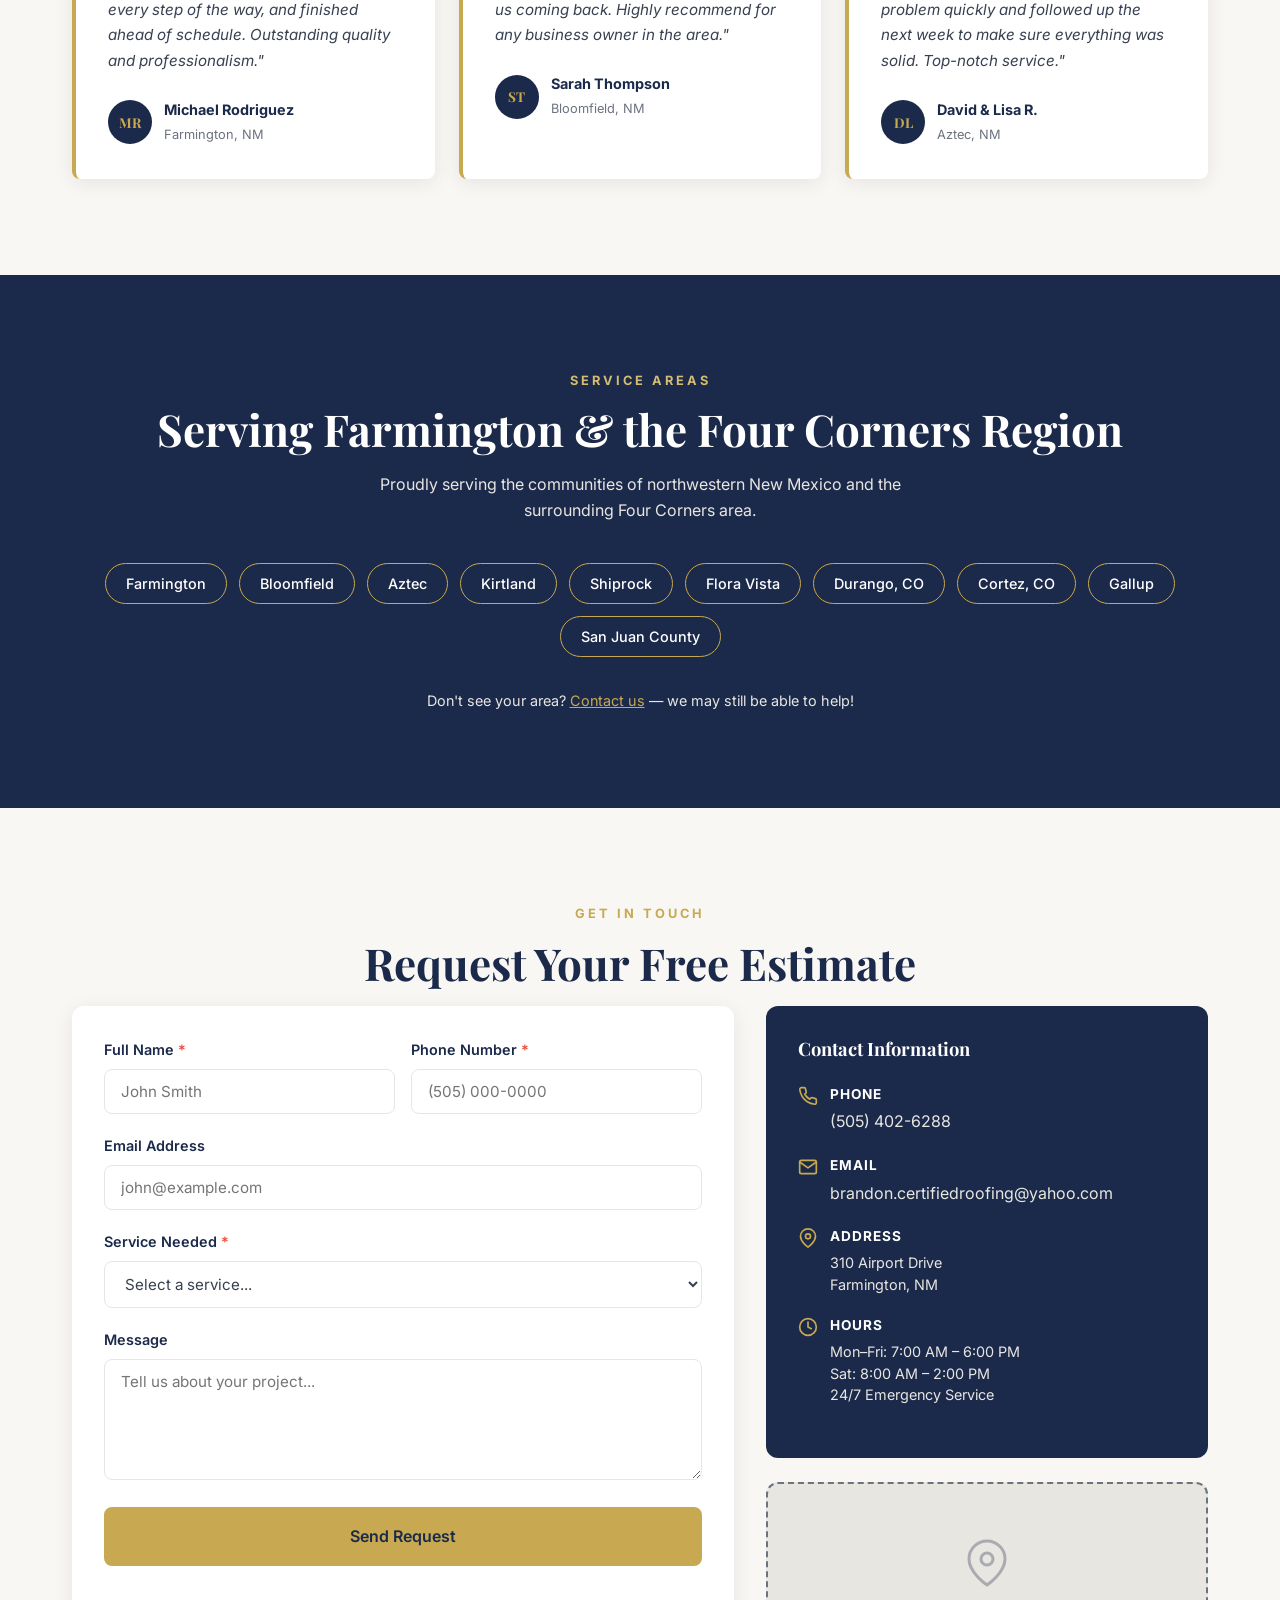
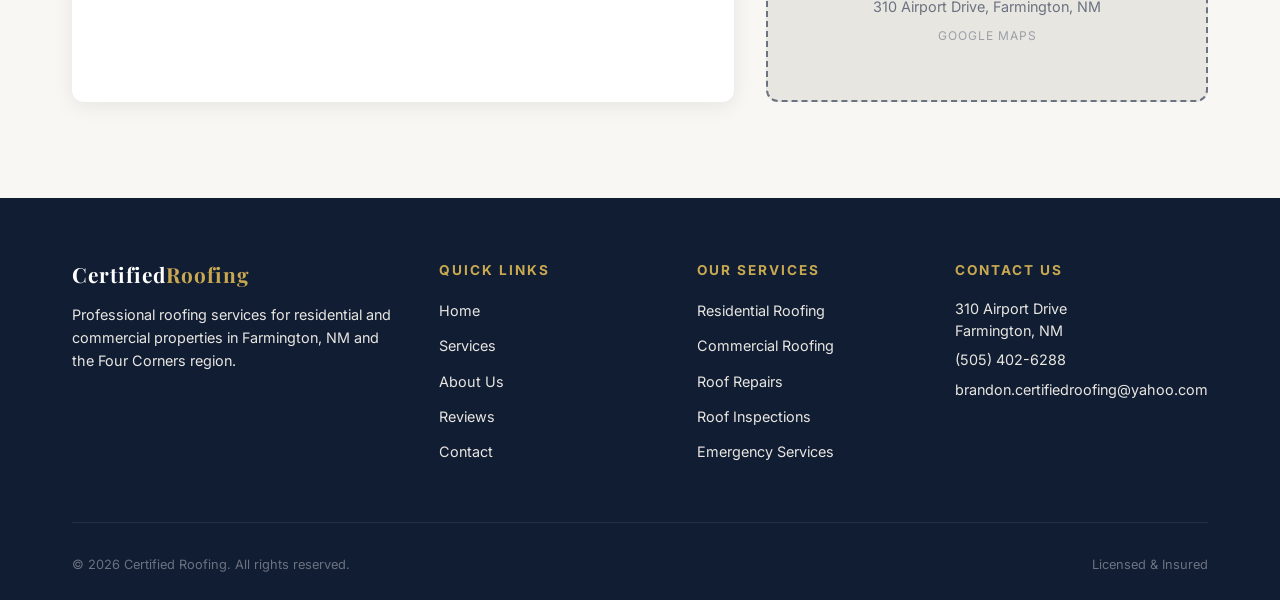
==== commit 3009a501: "feat: Add roofer prospects page with Pipedrive CRM integration - New prospects dashboard (prospects." ====
--- a/index.html
+++ b/index.html
@@ -30,6 +30,7 @@
           <li><a href="#about">About</a></li>
           <li><a href="#testimonials">Reviews</a></li>
           <li><a href="#contact">Contact</a></li>
+          <li><a href="prospects.html">Prospects</a></li>
         </ul>
         <a href="tel:5054026288" class="btn btn-primary nav__cta">
           <svg width="16" height="16" viewBox="0 0 24 24" fill="none" stroke="currentColor" stroke-width="2" stroke-linecap="round" stroke-linejoin="round"><path d="M22 16.92v3a2 2 0 0 1-2.18 2 19.79 19.79 0 0 1-8.63-3.07 19.5 19.5 0 0 1-6-6 19.79 19.79 0 0 1-3.07-8.67A2 2 0 0 1 4.11 2h3a2 2 0 0 1 2 1.72c.127.96.361 1.903.7 2.81a2 2 0 0 1-.45 2.11L8.09 9.91a16 16 0 0 0 6 6l1.27-1.27a2 2 0 0 1 2.11-.45c.907.339 1.85.573 2.81.7A2 2 0 0 1 22 16.92z"/></svg>
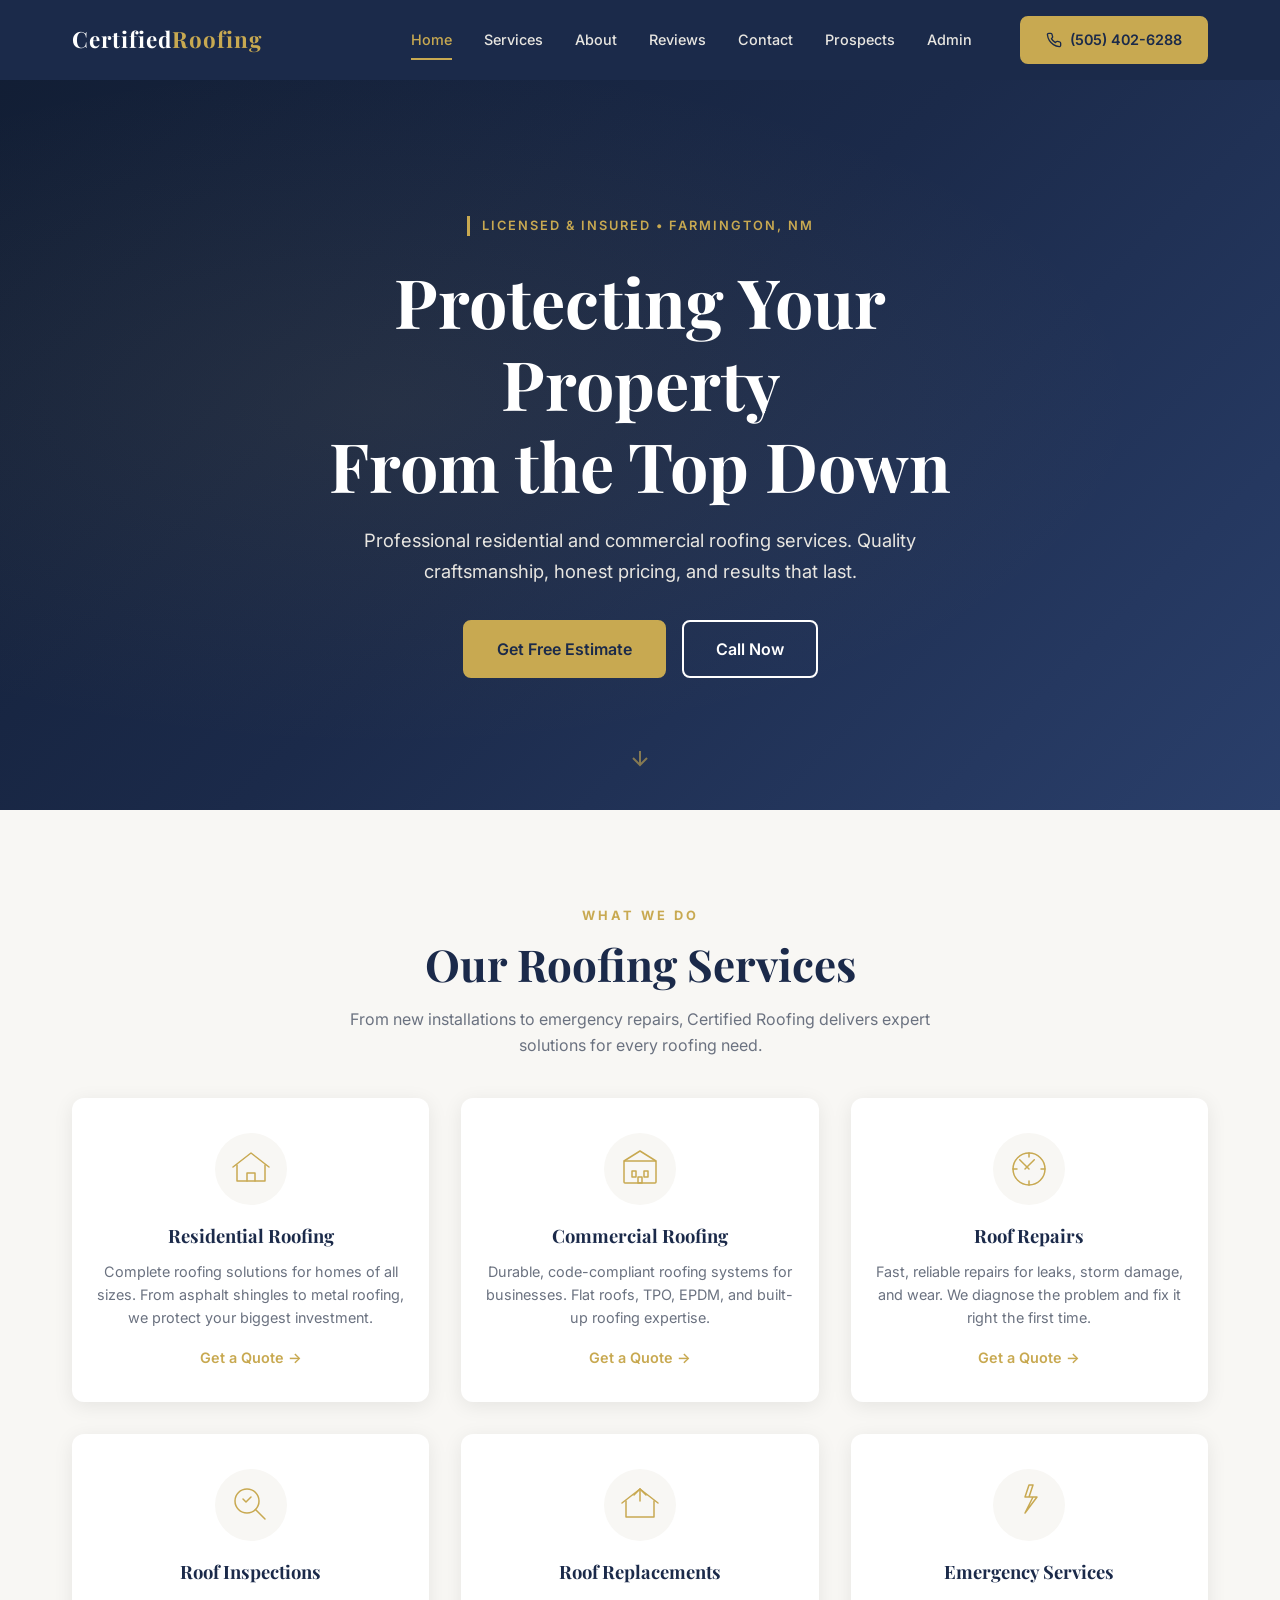
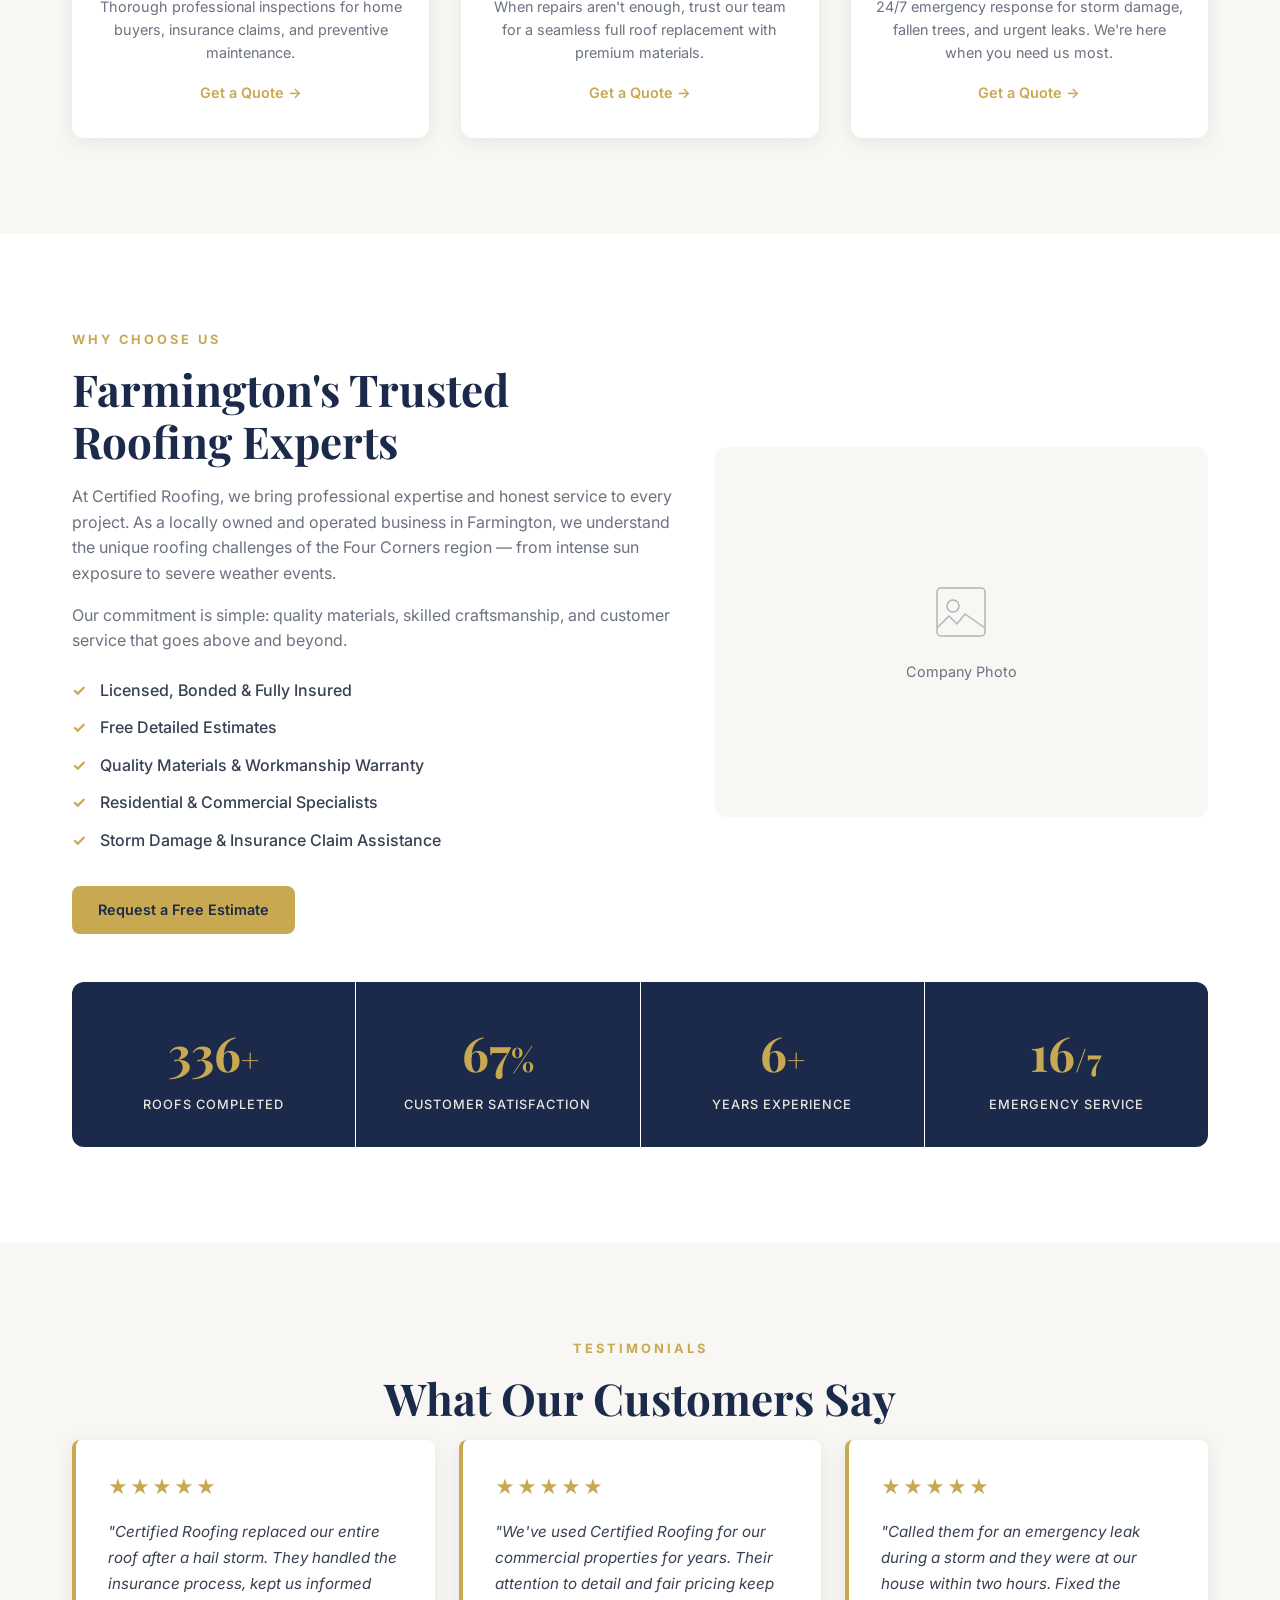
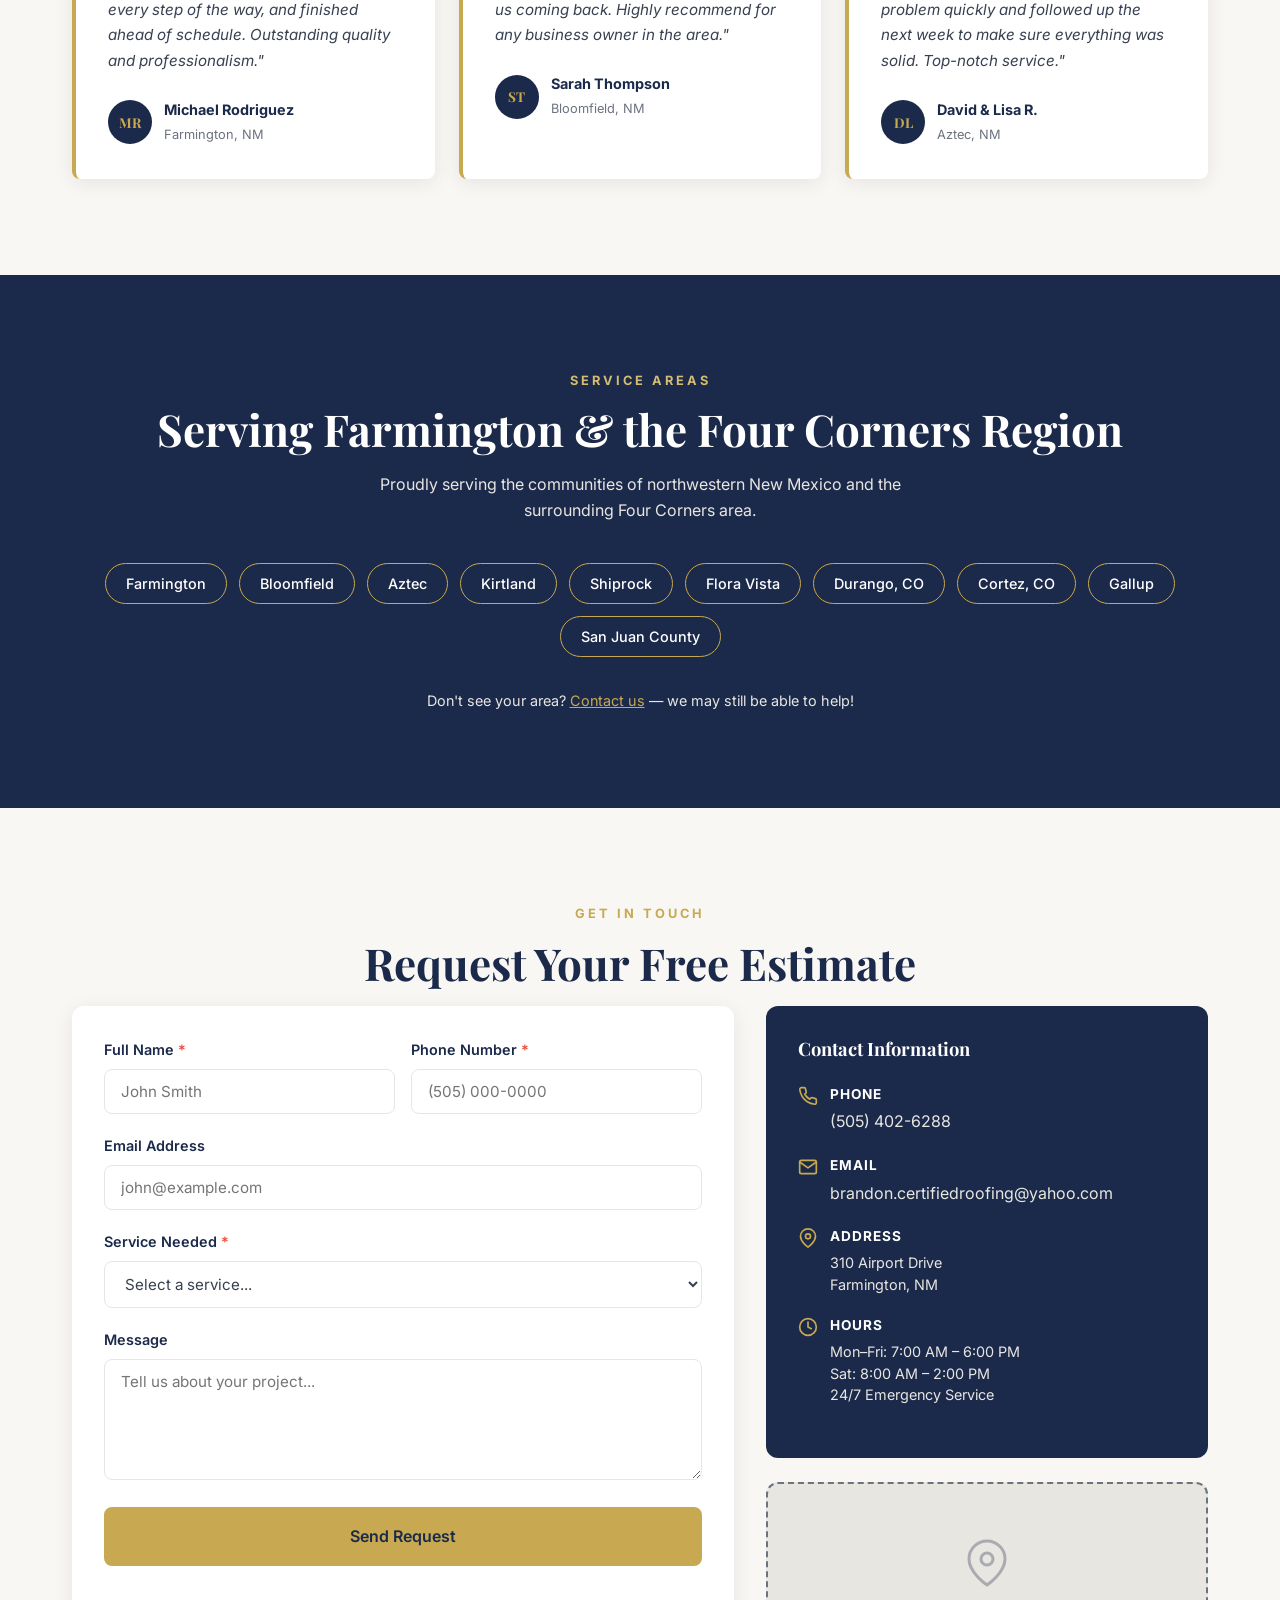
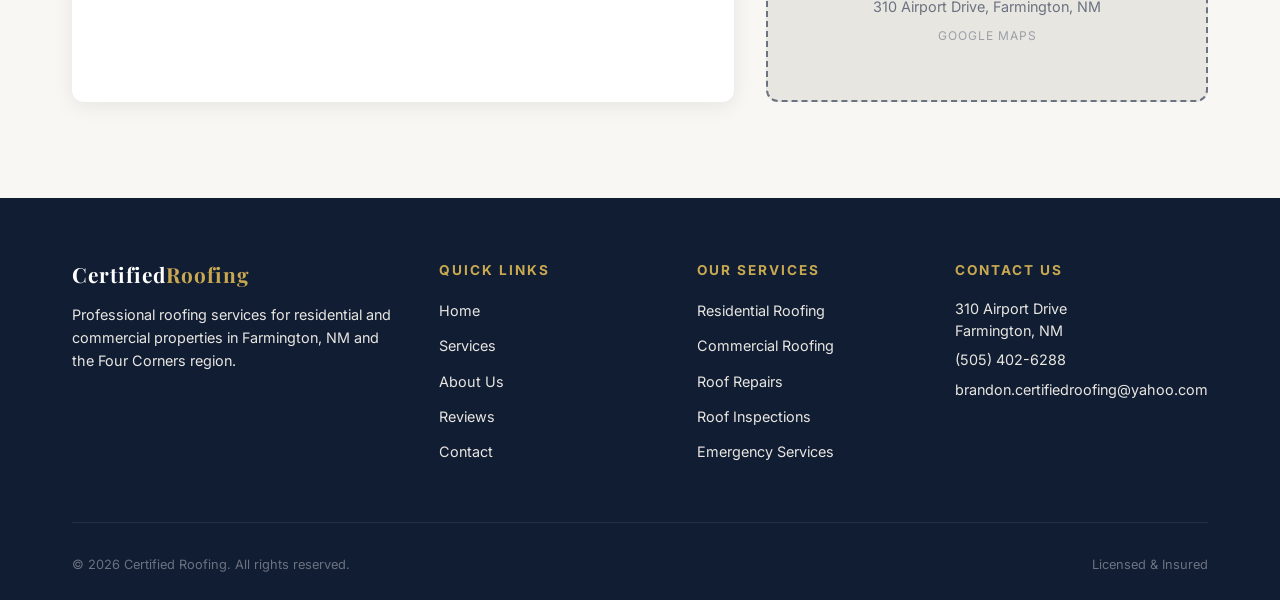
==== commit 6ee6fd84: "feat: Add remote control admin dashboard for website content management New admin panel (admin.html)" ====
--- a/index.html
+++ b/index.html
@@ -31,6 +31,7 @@
           <li><a href="#testimonials">Reviews</a></li>
           <li><a href="#contact">Contact</a></li>
           <li><a href="prospects.html">Prospects</a></li>
+          <li><a href="admin.html">Admin</a></li>
         </ul>
         <a href="tel:5054026288" class="btn btn-primary nav__cta">
           <svg width="16" height="16" viewBox="0 0 24 24" fill="none" stroke="currentColor" stroke-width="2" stroke-linecap="round" stroke-linejoin="round"><path d="M22 16.92v3a2 2 0 0 1-2.18 2 19.79 19.79 0 0 1-8.63-3.07 19.5 19.5 0 0 1-6-6 19.79 19.79 0 0 1-3.07-8.67A2 2 0 0 1 4.11 2h3a2 2 0 0 1 2 1.72c.127.96.361 1.903.7 2.81a2 2 0 0 1-.45 2.11L8.09 9.91a16 16 0 0 0 6 6l1.27-1.27a2 2 0 0 1 2.11-.45c.907.339 1.85.573 2.81.7A2 2 0 0 1 22 16.92z"/></svg>
